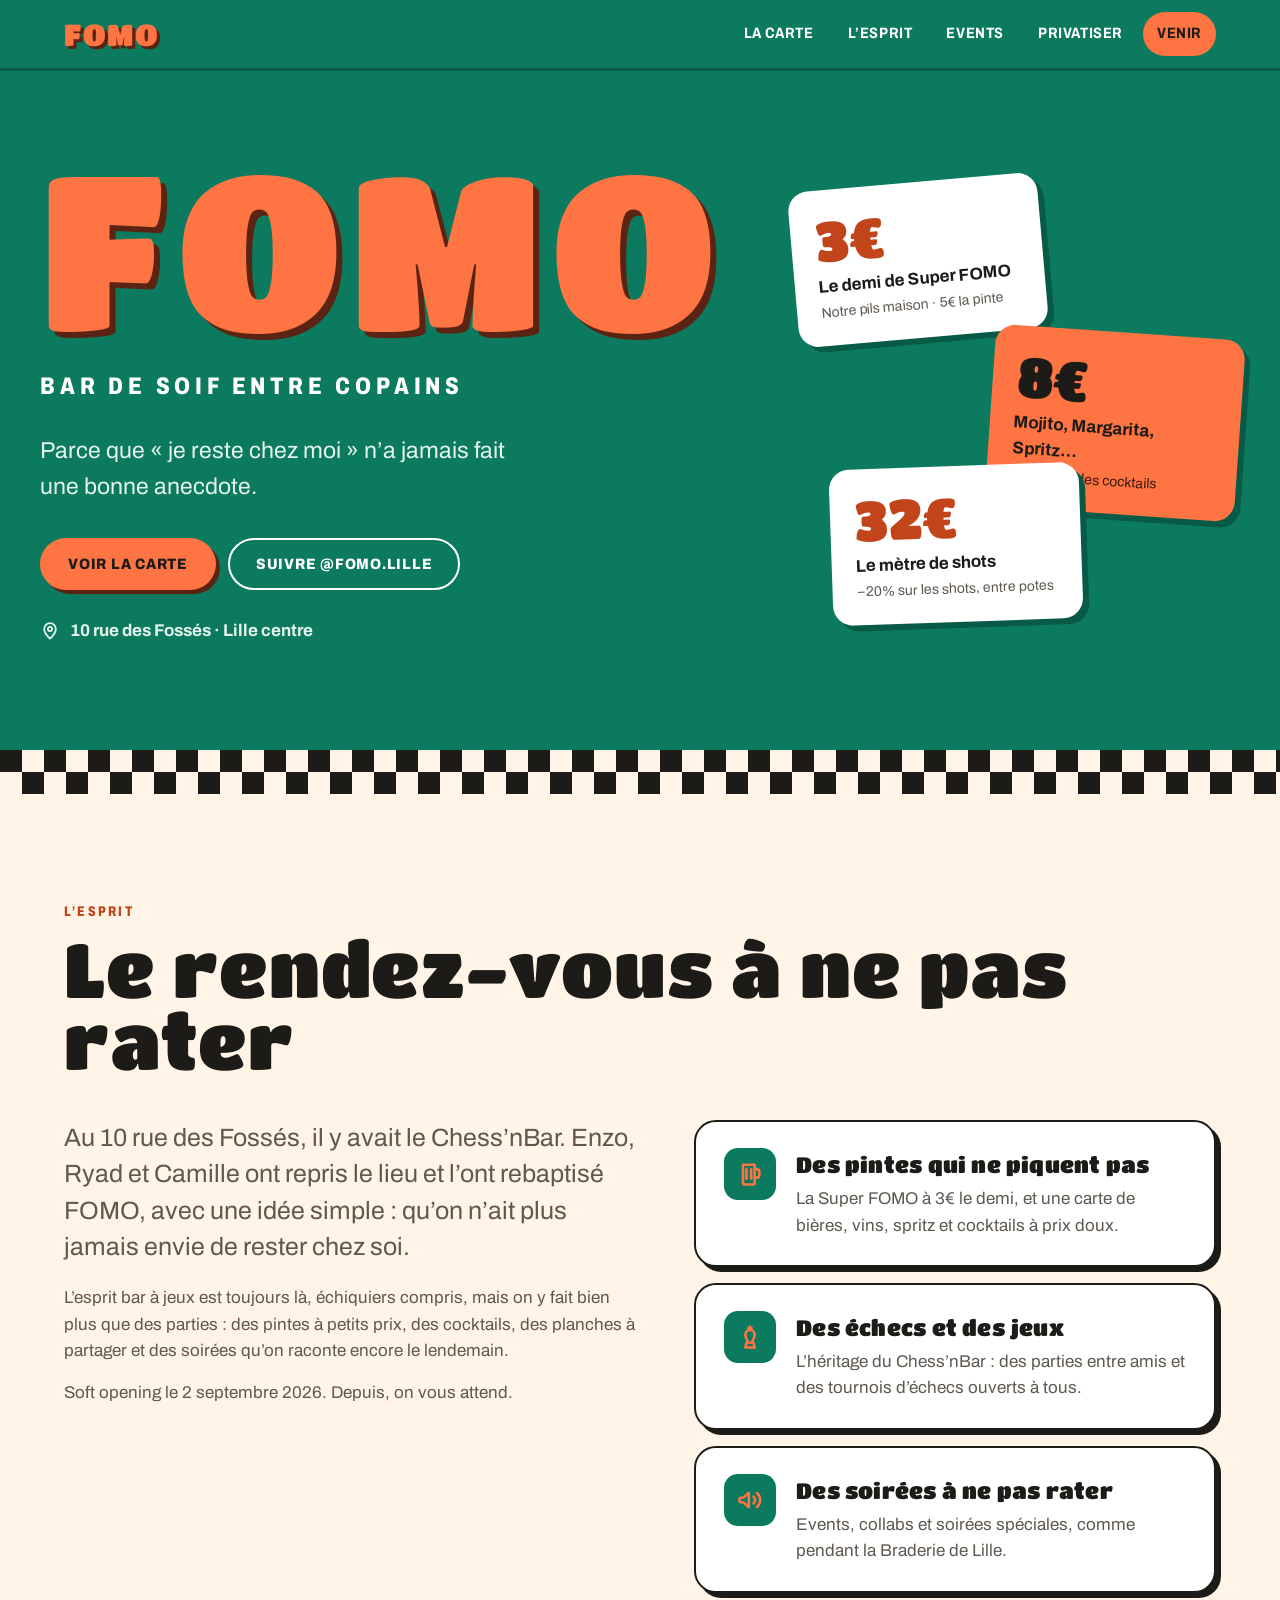
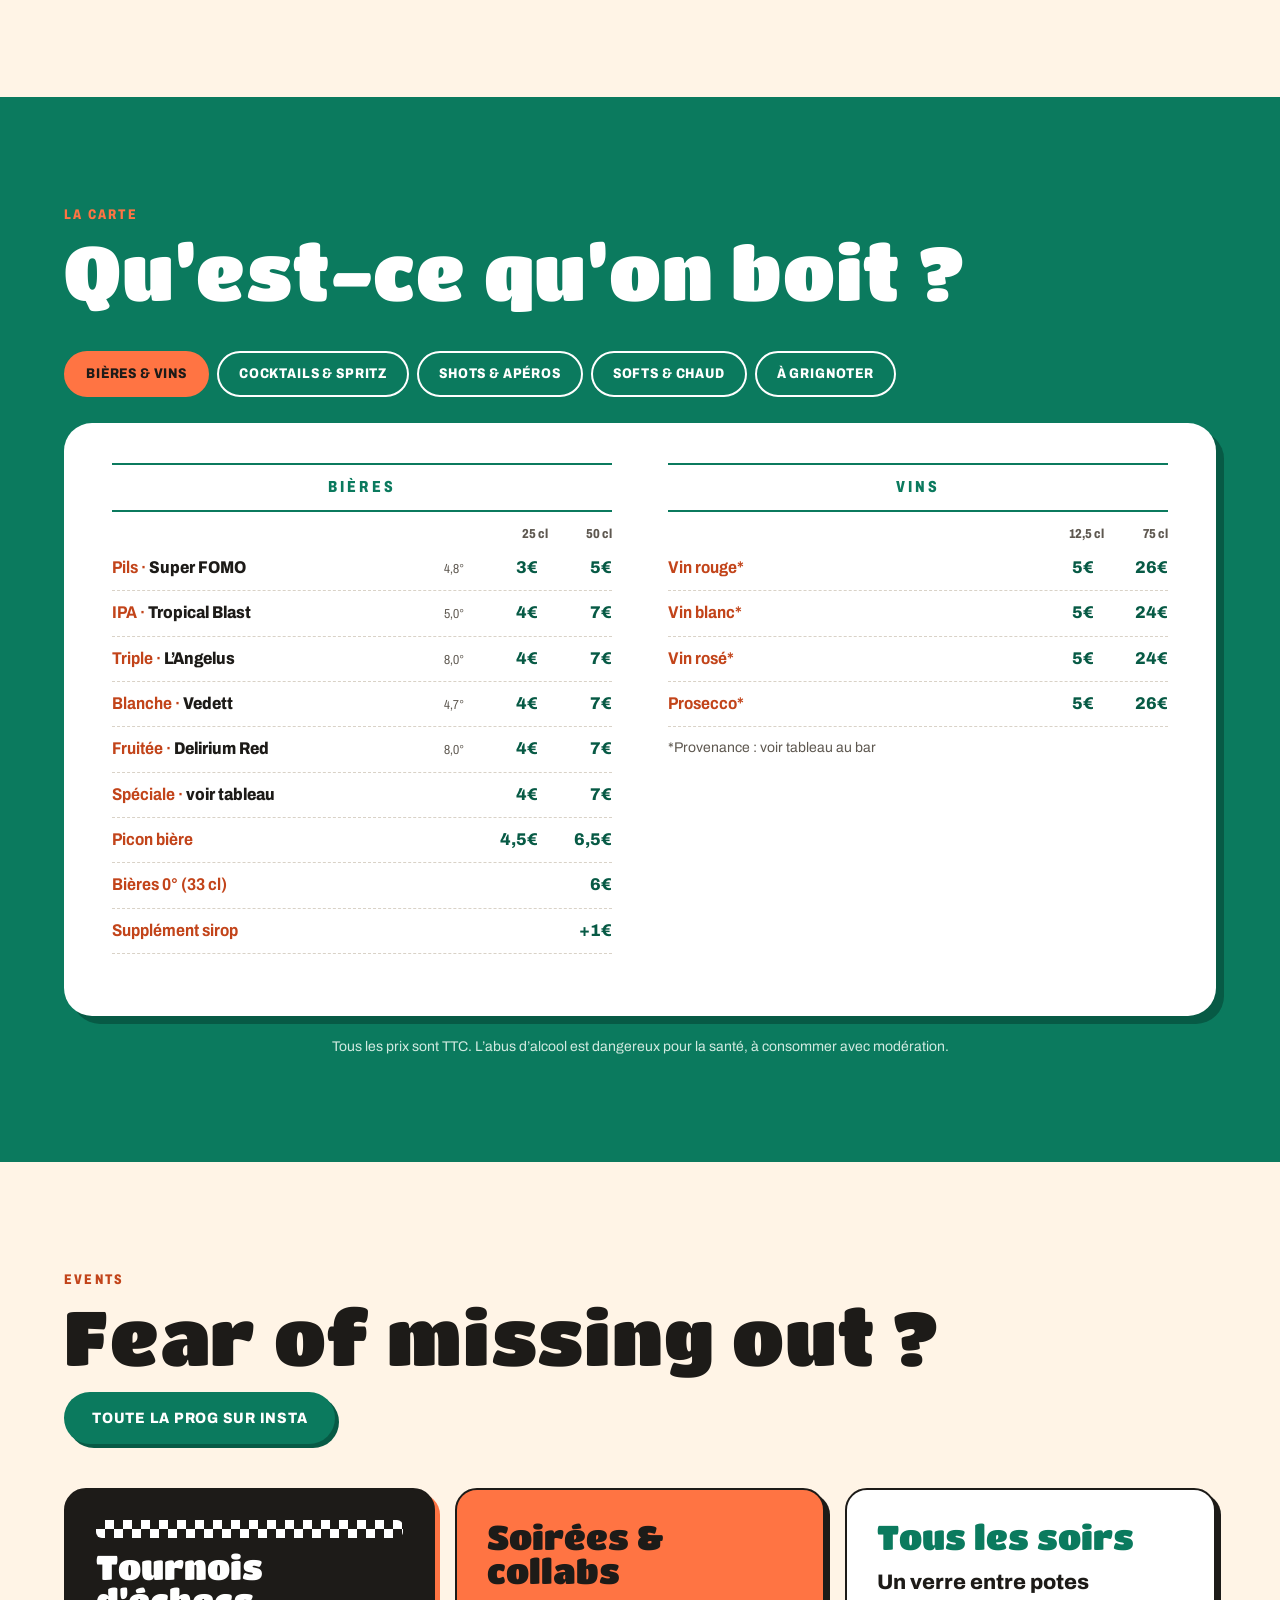
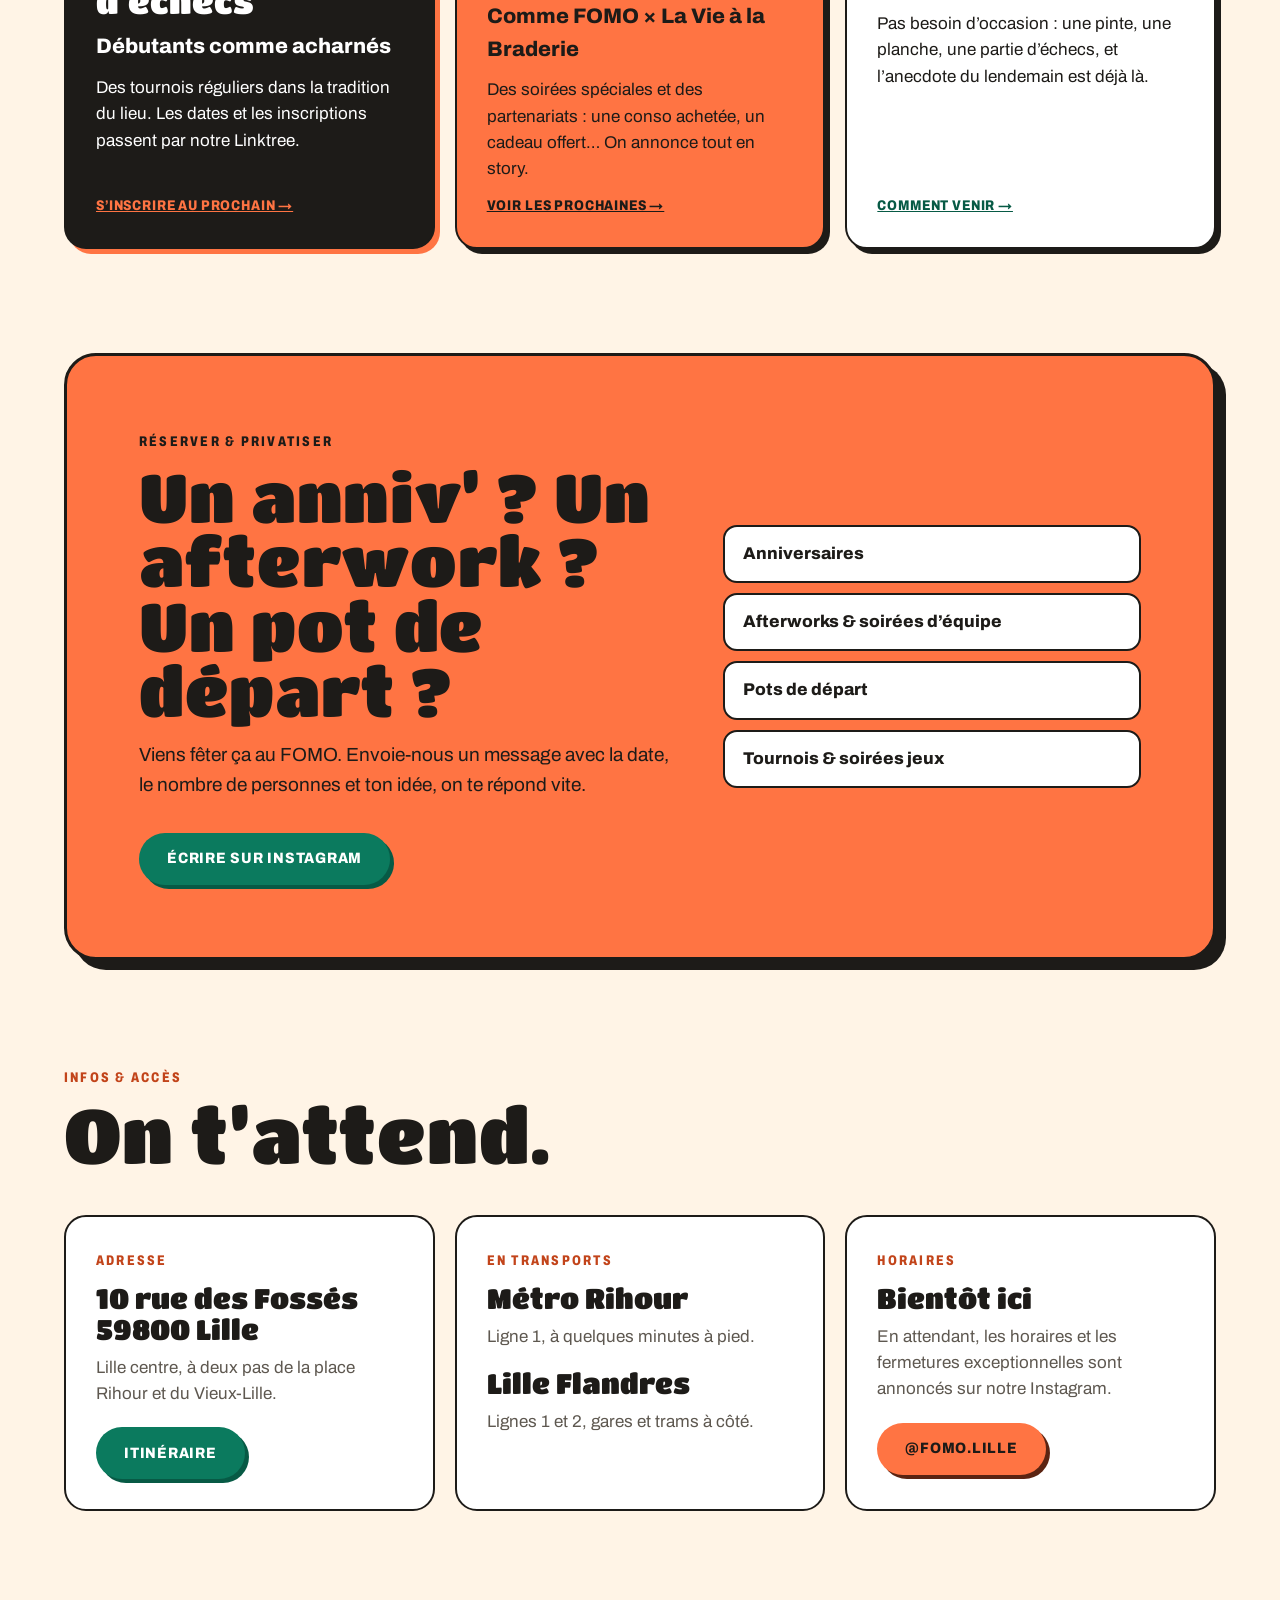
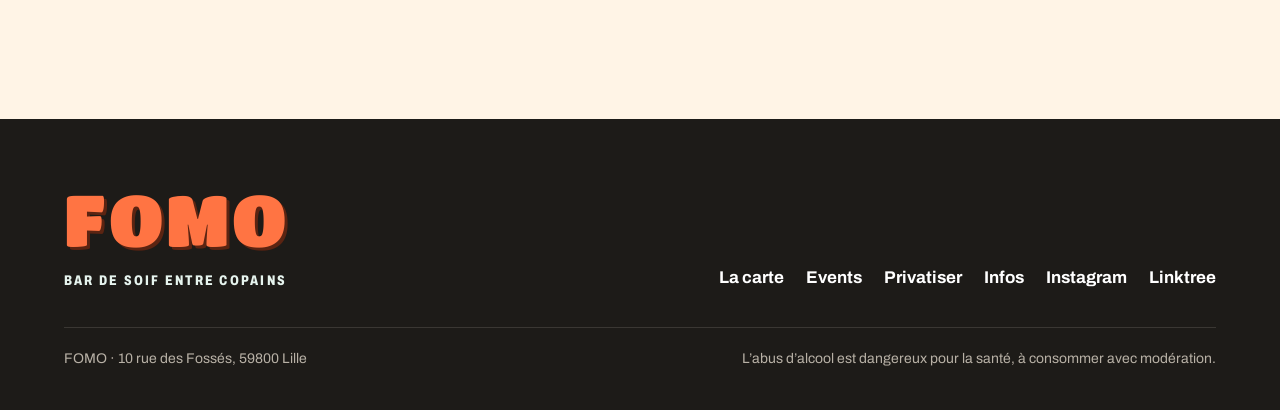
==== index.html @ 3f582408 "Site du FOMO" ====
<!DOCTYPE html>
<html lang="fr">
<head>
<meta charset="utf-8">
<meta name="viewport" content="width=device-width, initial-scale=1">
<title>FOMO — Bar de soif entre copains · Lille</title>
<meta name="description" content="FOMO, bar de soif entre copains au 10 rue des Fossés à Lille. Pintes, cocktails, spritz, planches, échecs et soirées.">
<link rel="preconnect" href="https://fonts.googleapis.com">
<link rel="preconnect" href="https://fonts.gstatic.com" crossorigin>
<link href="https://fonts.googleapis.com/css2?family=Titan+One&family=Archivo:wdth,wght@62..125,400..800&display=swap" rel="stylesheet">
<style>
  :root{
    --teal:#0B7A5E;
    --teal-deep:#075A45;
    --coral:#FF7443;
    --coral-ink:#C2441A;
    --shadow:#5B2412;
    --cream:#FFF4E6;
    --paper:#FFFFFF;
    --ink:#1D1B18;
    --muted:#5E5850;
    --radius:22px;
  }
  *{box-sizing:border-box}
  html{scroll-behavior:smooth}
  body{margin:0;background:var(--cream);color:var(--ink);font-family:Archivo,system-ui,sans-serif;font-size:17px;line-height:1.55;-webkit-font-smoothing:antialiased}
  a{color:inherit}
  img,svg{display:block}
  .wrap{max-width:1200px;margin:0 auto;padding:0 24px}
  .display{font-family:"Titan One",Archivo,sans-serif;font-weight:400;letter-spacing:.01em;line-height:.95}
  .label{font-family:Archivo,sans-serif;font-stretch:75%;font-weight:800;letter-spacing:.16em;text-transform:uppercase;font-size:14px}
  .wordmark{font-family:"Titan One",sans-serif;color:var(--coral);text-shadow:3px 3px 0 var(--shadow);letter-spacing:.04em;text-decoration:none}

  /* NAV */
  header{position:sticky;top:0;z-index:20;background:var(--teal);color:#fff;border-bottom:3px solid var(--teal-deep)}
  .nav{display:flex;align-items:center;justify-content:space-between;gap:16px;min-height:68px}
  .nav .wordmark{font-size:30px}
  .nav ul{display:flex;gap:6px;list-style:none;margin:0;padding:0;flex-wrap:wrap}
  .nav ul a{display:inline-flex;align-items:center;min-height:44px;padding:0 14px;border-radius:999px;text-decoration:none;font-weight:700;font-stretch:85%;font-size:15px;letter-spacing:.04em;text-transform:uppercase}
  .nav ul a:hover{background:var(--teal-deep)}
  .nav .cta{background:var(--coral);color:var(--ink)}
  .nav .cta:hover{background:#ff8a5f}
  .burger{display:none;min-height:44px;min-width:44px;border:2px solid #fff;background:transparent;color:#fff;border-radius:12px;font:inherit;font-weight:800;cursor:pointer}
  @media (max-width:820px){
    .burger{display:inline-flex;align-items:center;justify-content:center;padding:0 14px}
    .nav ul{display:none;position:absolute;left:0;right:0;top:100%;background:var(--teal);flex-direction:column;padding:12px 24px 20px;border-bottom:3px solid var(--teal-deep)}
    .nav ul.open{display:flex}
  }

  /* HERO */
  .hero{background:var(--teal);color:#fff;overflow:hidden}
  .hero-grid{display:grid;grid-template-columns:1.25fr 1fr;gap:40px;align-items:center;padding:72px 0 88px}
  .hero h1{margin:0;font-size:clamp(96px,17vw,220px);color:var(--coral);text-shadow:6px 6px 0 var(--shadow);letter-spacing:.04em}
  .hero .tag{margin:18px 0 0;font-size:clamp(18px,2vw,24px);font-stretch:80%;font-weight:800;letter-spacing:.2em;text-transform:uppercase}
  .hero .quote{margin:28px 0 0;font-size:clamp(19px,2vw,23px);max-width:30rem;color:#E6F4EE}
  .btns{display:flex;flex-wrap:wrap;gap:12px;margin-top:34px}
  .btn{display:inline-flex;align-items:center;gap:10px;min-height:52px;padding:0 26px;border-radius:999px;font-weight:800;font-stretch:90%;text-transform:uppercase;letter-spacing:.05em;font-size:15px;text-decoration:none;border:2px solid transparent;transition:transform .15s ease}
  .btn:hover{transform:translateY(-2px)}
  .btn-coral{background:var(--coral);color:var(--ink);box-shadow:4px 4px 0 var(--shadow)}
  .btn-line{border-color:#fff;color:#fff}
  .btn-teal{background:var(--teal);color:#fff;box-shadow:4px 4px 0 var(--teal-deep)}
  .addr{display:inline-flex;align-items:center;gap:10px;margin-top:28px;font-weight:700;color:#E6F4EE}

  .stickers{position:relative;min-height:440px}
  .sticker{position:absolute;background:var(--paper);color:var(--ink);border-radius:20px;padding:22px 24px;box-shadow:6px 6px 0 var(--teal-deep);width:250px}
  .sticker .price{font-family:"Titan One",sans-serif;font-size:56px;line-height:1;color:var(--coral-ink)}
  .sticker p{margin:6px 0 0;font-weight:700}
  .sticker small{display:block;color:var(--muted);font-size:14px;margin-top:2px}
  .s1{top:0;left:6%;transform:rotate(-5deg)}
  .s2{top:150px;right:0;transform:rotate(4deg);background:var(--coral)}
  .s2 .price{color:var(--ink)}
  .s2 small{color:#3a1a0d}
  .s3{bottom:0;left:14%;transform:rotate(-2deg)}
  @media (max-width:900px){
    .hero-grid{grid-template-columns:1fr;padding:48px 0 64px}
    .stickers{min-height:0;display:flex;flex-wrap:wrap;gap:18px}
    .sticker{position:static;transform:none!important;flex:1 1 220px}
  }

  /* CHECKER BAND */
  .checker{height:44px;background-color:var(--ink);background-image:conic-gradient(var(--cream) 25%,transparent 0 50%,var(--cream) 0 75%,transparent 0);background-size:44px 44px}

  /* SECTIONS */
  section{scroll-margin-top:72px}
  .sec{padding:104px 0}
  .sec-head{display:flex;flex-wrap:wrap;justify-content:space-between;align-items:flex-end;gap:20px;margin-bottom:44px}
  .sec-head h2{margin:8px 0 0;font-size:clamp(44px,6vw,76px)}
  .kicker{color:var(--coral-ink)}

  /* STORY */
  .story{display:grid;grid-template-columns:1.1fr 1fr;gap:56px;align-items:start}
  .story p.lead{font-size:clamp(20px,2.1vw,25px);line-height:1.45;margin:0 0 20px}
  .story p{margin:0 0 16px;color:var(--muted)}
  .pillars{display:grid;gap:16px}
  .pillar{background:var(--paper);border-radius:var(--radius);padding:26px 28px;display:flex;gap:20px;align-items:flex-start;border:2px solid var(--ink);box-shadow:5px 5px 0 var(--ink)}
  .pillar .ico{flex:0 0 52px;height:52px;border-radius:14px;background:var(--teal);display:flex;align-items:center;justify-content:center;color:var(--coral)}
  .pillar h3{margin:0 0 4px;font-size:22px;font-family:"Titan One",sans-serif;font-weight:400;letter-spacing:.01em}
  .pillar p{margin:0;color:var(--muted)}
  @media (max-width:900px){.story{grid-template-columns:1fr;gap:36px}}

  /* MENU */
  .menu-sec{background:var(--teal);color:#fff}
  .menu-sec .kicker{color:var(--coral)}
  .menu-sec h2{color:#fff}
  .tabs{display:flex;flex-wrap:wrap;gap:8px;margin-bottom:26px}
  .tab{min-height:46px;padding:0 20px;border-radius:999px;border:2px solid #fff;background:transparent;color:#fff;font:inherit;font-weight:800;font-stretch:85%;letter-spacing:.06em;text-transform:uppercase;font-size:14px;cursor:pointer}
  .tab:hover{background:var(--teal-deep)}
  .tab[aria-selected="true"]{background:var(--coral);border-color:var(--coral);color:var(--ink)}
  .board{background:var(--paper);color:var(--ink);border-radius:28px;padding:40px clamp(20px,4vw,48px);box-shadow:8px 8px 0 var(--teal-deep)}
  .panel{display:none}
  .panel.on{display:grid;grid-template-columns:repeat(2,minmax(0,1fr));gap:12px 56px}
  @media (max-width:760px){.panel.on{grid-template-columns:1fr}}
  .group{margin-bottom:22px;break-inside:avoid}
  .group h3{margin:0 0 6px;padding:10px 0;border-top:2px solid var(--teal);border-bottom:2px solid var(--teal);color:var(--teal);text-align:center;font-family:Archivo,sans-serif;font-stretch:75%;font-weight:800;letter-spacing:.2em;text-transform:uppercase;font-size:16px}
  .cols{display:flex;justify-content:flex-end;gap:0;font-weight:800;font-stretch:80%;font-size:13px;color:var(--muted);padding:6px 0 2px}
  .cols span{width:64px;text-align:right}
  .row{display:flex;align-items:baseline;gap:10px;padding:9px 0;border-bottom:1px dashed #D9D2C7}
  .row .name{flex:1;font-weight:700;color:var(--coral-ink);font-stretch:88%}
  .row .name b{color:var(--ink);font-weight:800}
  .row .vol{font-size:13px;color:var(--muted);font-stretch:80%;white-space:nowrap}
  .row .p{width:64px;text-align:right;font-weight:800;color:var(--teal-deep);white-space:nowrap}
  .note{margin:24px 0 0;padding:18px 20px;border-radius:16px;background:var(--cream);color:var(--teal-deep);font-weight:800;font-stretch:85%;text-transform:uppercase;letter-spacing:.06em;text-align:center}
  .legal{margin:20px 0 0;font-size:14px;color:#D2EAE1;text-align:center}

  /* EVENTS */
  .events{display:grid;grid-template-columns:repeat(3,minmax(0,1fr));gap:20px}
  @media (max-width:900px){.events{grid-template-columns:1fr}}
  .ev{border-radius:var(--radius);padding:30px;display:flex;flex-direction:column;gap:12px;border:2px solid var(--ink);box-shadow:5px 5px 0 var(--ink);background:var(--paper)}
  .ev.dark{background:var(--ink);color:#fff;box-shadow:5px 5px 0 var(--coral)}
  .ev.coral{background:var(--coral)}
  .ev .when{font-family:"Titan One",sans-serif;font-size:34px;line-height:1}
  .ev h3{margin:0;font-size:21px;font-weight:800}
  .ev p{margin:0}
  .ev a.more{margin-top:auto;font-weight:800;text-transform:uppercase;letter-spacing:.06em;font-size:14px;font-stretch:85%}
  .mini-check{height:18px;border-radius:6px;background-color:var(--ink);background-image:conic-gradient(#fff 25%,transparent 0 50%,#fff 0 75%,transparent 0);background-size:18px 18px}

  /* PRIVATE */
  .private{background:var(--coral);border-radius:32px;padding:clamp(32px,6vw,72px);display:grid;grid-template-columns:1.3fr 1fr;gap:40px;align-items:center;border:3px solid var(--ink);box-shadow:10px 10px 0 var(--ink)}
  .private h2{margin:0;font-size:clamp(40px,5.5vw,68px);color:var(--ink)}
  .private p{margin:18px 0 0;font-size:19px;max-width:34rem}
  .private ul{list-style:none;margin:0;padding:0;display:grid;gap:10px}
  .private li{background:var(--paper);border-radius:14px;padding:14px 18px;font-weight:800;border:2px solid var(--ink)}
  @media (max-width:900px){.private{grid-template-columns:1fr}}

  /* INFOS */
  .infos{display:grid;grid-template-columns:repeat(3,minmax(0,1fr));gap:20px}
  @media (max-width:900px){.infos{grid-template-columns:1fr}}
  .info{background:var(--paper);border-radius:var(--radius);padding:30px;border:2px solid var(--ink)}
  .info h3{margin:0 0 12px}
  .info p{margin:0 0 8px}
  .info .big{font-family:"Titan One",sans-serif;font-size:28px;line-height:1.1;margin-bottom:10px}

  /* FOOTER */
  footer{background:var(--ink);color:#fff;padding:64px 0 40px;margin-top:104px}
  .foot{display:flex;flex-wrap:wrap;justify-content:space-between;gap:32px;align-items:flex-end}
  .foot .wordmark{font-size:72px;line-height:1}
  .foot nav{display:flex;flex-wrap:wrap;gap:8px 22px}
  .foot nav a{text-decoration:none;font-weight:700}
  .foot nav a:hover{text-decoration:underline}
  .fine{margin-top:36px;padding-top:20px;border-top:1px solid #3a3733;color:#B8B1A6;font-size:14px;display:flex;flex-wrap:wrap;justify-content:space-between;gap:12px}

  :focus-visible{outline:3px solid var(--coral);outline-offset:3px}
  @media (prefers-reduced-motion:reduce){html{scroll-behavior:auto}.btn{transition:none}}
</style>
</head>
<body>

<header>
  <div class="wrap nav">
    <a href="#top" class="wordmark" aria-label="FOMO, retour en haut">FOMO</a>
    <button class="burger" type="button" aria-expanded="false" aria-controls="menu-nav" id="burger">Menu</button>
    <ul id="menu-nav">
      <li><a href="#carte">La carte</a></li>
      <li><a href="#esprit">L’esprit</a></li>
      <li><a href="#events">Events</a></li>
      <li><a href="#privatiser">Privatiser</a></li>
      <li><a href="#infos" class="cta">Venir</a></li>
    </ul>
  </div>
</header>

<main id="top">
  <!-- HERO -->
  <section class="hero" aria-labelledby="hero-title">
    <div class="wrap hero-grid">
      <div>
        <h1 id="hero-title" class="display">FOMO</h1>
        <p class="tag">Bar de soif entre copains</p>
        <p class="quote">Parce que « je reste chez moi » n’a jamais fait une bonne anecdote.</p>
        <div class="btns">
          <a class="btn btn-coral" href="#carte">Voir la carte</a>
          <a class="btn btn-line" href="https://www.instagram.com/fomo.lille/">Suivre @fomo.lille</a>
        </div>
        <p class="addr">
          <svg width="20" height="20" viewBox="0 0 24 24" fill="none" stroke="currentColor" stroke-width="2.2" stroke-linecap="round" stroke-linejoin="round" aria-hidden="true"><path d="M12 21s-7-6.2-7-11.5A7 7 0 0 1 19 9.5C19 14.8 12 21 12 21z"/><circle cx="12" cy="9.5" r="2.5"/></svg>
          10 rue des Fossés · Lille centre
        </p>
      </div>
      <div class="stickers" aria-label="Quelques prix de la carte">
        <div class="sticker s1"><div class="price">3€</div><p>Le demi de Super FOMO</p><small>Notre pils maison · 5€ la pinte</small></div>
        <div class="sticker s2"><div class="price">8€</div><p>Mojito, Margarita, Spritz…</p><small>La plupart des cocktails</small></div>
        <div class="sticker s3"><div class="price">32€</div><p>Le mètre de shots</p><small>−20% sur les shots, entre potes</small></div>
      </div>
    </div>
  </section>

  <div class="checker" aria-hidden="true"></div>

  <!-- ESPRIT -->
  <section id="esprit" class="sec" aria-labelledby="esprit-title">
    <div class="wrap">
      <div class="sec-head">
        <div>
          <span class="label kicker">L’esprit</span>
          <h2 id="esprit-title" class="display">Le rendez-vous à ne pas rater</h2>
        </div>
      </div>
      <div class="story">
        <div>
          <p class="lead">Au 10 rue des Fossés, il y avait le Chess’nBar. Enzo, Ryad et Camille ont repris le lieu et l’ont rebaptisé FOMO, avec une idée simple : qu’on n’ait plus jamais envie de rester chez soi.</p>
          <p>L’esprit bar à jeux est toujours là, échiquiers compris, mais on y fait bien plus que des parties : des pintes à petits prix, des cocktails, des planches à partager et des soirées qu’on raconte encore le lendemain.</p>
          <p>Soft opening le 2 septembre 2026. Depuis, on vous attend.</p>
        </div>
        <div class="pillars">
          <div class="pillar">
            <div class="ico" aria-hidden="true"><svg width="28" height="28" viewBox="0 0 24 24" fill="none" stroke="currentColor" stroke-width="2.2" stroke-linecap="round" stroke-linejoin="round"><path d="M6 4h10v15a2 2 0 0 1-2 2H8a2 2 0 0 1-2-2z"/><path d="M16 8h2a2 2 0 0 1 2 2v3a2 2 0 0 1-2 2h-2"/><path d="M9 8v8M13 8v8"/></svg></div>
            <div><h3>Des pintes qui ne piquent pas</h3><p>La Super FOMO à 3€ le demi, et une carte de bières, vins, spritz et cocktails à prix doux.</p></div>
          </div>
          <div class="pillar">
            <div class="ico" aria-hidden="true"><svg width="28" height="28" viewBox="0 0 24 24" fill="none" stroke="currentColor" stroke-width="2.2" stroke-linecap="round" stroke-linejoin="round"><path d="M8 21h8M9 17h6l1 4H8z"/><path d="M10 17c0-3-2-4-2-7a4 4 0 0 1 8 0c0 3-2 4-2 7"/><path d="M12 3v3M10.5 4.5h3"/></svg></div>
            <div><h3>Des échecs et des jeux</h3><p>L’héritage du Chess’nBar : des parties entre amis et des tournois d’échecs ouverts à tous.</p></div>
          </div>
          <div class="pillar">
            <div class="ico" aria-hidden="true"><svg width="28" height="28" viewBox="0 0 24 24" fill="none" stroke="currentColor" stroke-width="2.2" stroke-linecap="round" stroke-linejoin="round"><path d="M3 11v2a1 1 0 0 0 1 1h2l5 4V6L6 10H4a1 1 0 0 0-1 1z"/><path d="M15 9a4 4 0 0 1 0 6M18 6a8 8 0 0 1 0 12"/></svg></div>
            <div><h3>Des soirées à ne pas rater</h3><p>Events, collabs et soirées spéciales, comme pendant la Braderie de Lille.</p></div>
          </div>
        </div>
      </div>
    </div>
  </section>

  <!-- CARTE -->
  <section id="carte" class="sec menu-sec" aria-labelledby="carte-title">
    <div class="wrap">
      <div class="sec-head">
        <div>
          <span class="label kicker">La carte</span>
          <h2 id="carte-title" class="display">Qu’est-ce qu’on boit ?</h2>
        </div>
      </div>

      <div class="tabs" role="tablist" aria-label="Rubriques de la carte">
        <button class="tab" role="tab" id="t-bieres" aria-controls="p-bieres" aria-selected="true">Bières &amp; vins</button>
        <button class="tab" role="tab" id="t-cocktails" aria-controls="p-cocktails" aria-selected="false" tabindex="-1">Cocktails &amp; spritz</button>
        <button class="tab" role="tab" id="t-shots" aria-controls="p-shots" aria-selected="false" tabindex="-1">Shots &amp; apéros</button>
        <button class="tab" role="tab" id="t-softs" aria-controls="p-softs" aria-selected="false" tabindex="-1">Softs &amp; chaud</button>
        <button class="tab" role="tab" id="t-food" aria-controls="p-food" aria-selected="false" tabindex="-1">À grignoter</button>
      </div>

      <div class="board">
        <!-- BIERES & VINS -->
        <div class="panel on" role="tabpanel" id="p-bieres" aria-labelledby="t-bieres">
          <div class="group">
            <h3>Bières</h3>
            <div class="cols"><span>25 cl</span><span>50 cl</span></div>
            <div class="row"><span class="name">Pils · <b>Super FOMO</b></span><span class="vol">4,8°</span><span class="p">3€</span><span class="p">5€</span></div>
            <div class="row"><span class="name">IPA · <b>Tropical Blast</b></span><span class="vol">5,0°</span><span class="p">4€</span><span class="p">7€</span></div>
            <div class="row"><span class="name">Triple · <b>L’Angelus</b></span><span class="vol">8,0°</span><span class="p">4€</span><span class="p">7€</span></div>
            <div class="row"><span class="name">Blanche · <b>Vedett</b></span><span class="vol">4,7°</span><span class="p">4€</span><span class="p">7€</span></div>
            <div class="row"><span class="name">Fruitée · <b>Delirium Red</b></span><span class="vol">8,0°</span><span class="p">4€</span><span class="p">7€</span></div>
            <div class="row"><span class="name">Spéciale · <b>voir tableau</b></span><span class="vol"></span><span class="p">4€</span><span class="p">7€</span></div>
            <div class="row"><span class="name">Picon bière</span><span class="vol"></span><span class="p">4,5€</span><span class="p">6,5€</span></div>
            <div class="row"><span class="name">Bières 0° (33 cl)</span><span class="vol"></span><span class="p">6€</span></div>
            <div class="row"><span class="name">Supplément sirop</span><span class="vol"></span><span class="p">+1€</span></div>
          </div>
          <div class="group">
            <h3>Vins</h3>
            <div class="cols"><span>12,5 cl</span><span>75 cl</span></div>
            <div class="row"><span class="name">Vin rouge*</span><span class="p">5€</span><span class="p">26€</span></div>
            <div class="row"><span class="name">Vin blanc*</span><span class="p">5€</span><span class="p">24€</span></div>
            <div class="row"><span class="name">Vin rosé*</span><span class="p">5€</span><span class="p">24€</span></div>
            <div class="row"><span class="name">Prosecco*</span><span class="p">5€</span><span class="p">26€</span></div>
            <p style="margin:10px 0 0;font-size:14px;color:var(--muted)">*Provenance : voir tableau au bar</p>
          </div>
        </div>

        <!-- COCKTAILS -->
        <div class="panel" role="tabpanel" id="p-cocktails" aria-labelledby="t-cocktails">
          <div class="group">
            <h3>Cocktails</h3>
            <div class="row"><span class="name"><b>Maison ! (voir tableau)</b></span><span class="p">—</span></div>
            <div class="row"><span class="name">Mojito</span><span class="vol">15 cl</span><span class="p">8€</span></div>
            <div class="row"><span class="name">Margarita</span><span class="vol">9 cl</span><span class="p">8€</span></div>
            <div class="row"><span class="name">Moscow Mule</span><span class="vol">18 cl</span><span class="p">8€</span></div>
            <div class="row"><span class="name">Mexican / London / Jamaican Mule</span><span class="vol">18 cl</span><span class="p">8€</span></div>
            <div class="row"><span class="name">Daïquiri</span><span class="vol">10 cl</span><span class="p">8€</span></div>
            <div class="row"><span class="name">Sex on the beach</span><span class="vol">15 cl</span><span class="p">8€</span></div>
            <div class="row"><span class="name">Tequila sunrise</span><span class="vol">15 cl</span><span class="p">8€</span></div>
            <div class="row"><span class="name">Cuba libre</span><span class="vol">18 cl</span><span class="p">8€</span></div>
            <div class="row"><span class="name">Mai Tai</span><span class="vol">12 cl</span><span class="p">8€</span></div>
            <div class="row"><span class="name">Negroni</span><span class="vol">9 cl</span><span class="p">9€</span></div>
            <div class="row"><span class="name">Pornstar Martini</span><span class="vol">15 cl</span><span class="p">9€</span></div>
            <div class="row"><span class="name">Long Island</span><span class="vol">20 cl</span><span class="p">10€</span></div>
            <div class="row"><span class="name">Espresso Martini</span><span class="vol">15 cl</span><span class="p">10€</span></div>
            <div class="row"><span class="name">Ti’ Punch</span><span class="vol">6 cl</span><span class="p">6,5€</span></div>
          </div>
          <div>
            <div class="group">
              <h3>Spritz</h3>
              <div class="row"><span class="name">Aperol Spritz</span><span class="vol">20 cl</span><span class="p">8€</span></div>
              <div class="row"><span class="name">Hugo Spritz</span><span class="vol">20 cl</span><span class="p">8€</span></div>
              <div class="row"><span class="name">Campari Spritz</span><span class="vol">20 cl</span><span class="p">8€</span></div>
              <div class="row"><span class="name">Limoncello Spritz</span><span class="vol">20 cl</span><span class="p">9€</span></div>
            </div>
            <div class="group">
              <h3>Mocktails</h3>
              <div class="row"><span class="name">Martini Floréale</span><span class="p">7€</span></div>
              <div class="row"><span class="name">Gin Tonic 0°</span><span class="p">7€</span></div>
              <div class="row"><span class="name">Spritz 0°</span><span class="p">7€</span></div>
              <div class="row"><span class="name">Virgin Mojito</span><span class="p">7€</span></div>
              <div class="row"><span class="name">Mocktail maison</span><span class="p">7€</span></div>
            </div>
          </div>
          <p class="note" style="grid-column:1/-1">Pour un cocktail personnalisé, ou si tu ne vois pas ta boisson préférée, demande les créas du barman !</p>
        </div>

        <!-- SHOTS -->
        <div class="panel" role="tabpanel" id="p-shots" aria-labelledby="t-shots">
          <div class="group">
            <h3>Shots</h3>
            <div class="row"><span class="name">Simple</span><span class="p">3,5€</span></div>
            <div class="row"><span class="name">Préparé</span><span class="p">4€</span></div>
            <div class="row"><span class="name">Sopilca</span><span class="p">4€</span></div>
            <div class="row"><span class="name">Absinthe</span><span class="p">6€</span></div>
            <div class="row"><span class="name">Chartreuse</span><span class="p">6€</span></div>
            <div class="row"><span class="name"><b>Mètre de shots (−20 %)</b></span><span class="p">32€</span></div>
          </div>
          <div class="group">
            <h3>Autres</h3>
            <div class="row"><span class="name">Ricard</span><span class="vol">2 cl</span><span class="p">3,5€</span></div>
            <div class="row"><span class="name">Tomate / Perroquet / Mauresque</span><span class="vol">2 cl</span><span class="p">4€</span></div>
            <div class="row"><span class="name">Jäger Bomb</span><span class="vol">4 cl</span><span class="p">7€</span></div>
            <div class="row"><span class="name">Get 27</span><span class="vol">4 cl</span><span class="p">4€</span></div>
          </div>
        </div>

        <!-- SOFTS -->
        <div class="panel" role="tabpanel" id="p-softs" aria-labelledby="t-softs">
          <div class="group">
            <h3>Softs &amp; jus</h3>
            <div class="row"><span class="name">Pepsi · Pepsi Max · Seven Up</span><span class="vol">33 cl</span><span class="p">3,5€</span></div>
            <div class="row"><span class="name">Orangina</span><span class="vol">33 cl</span><span class="p">3,5€</span></div>
            <div class="row"><span class="name">Schweppes Agrume</span><span class="vol">33 cl</span><span class="p">3,5€</span></div>
            <div class="row"><span class="name">Ice Tea pêche</span><span class="vol">33 cl</span><span class="p">3,5€</span></div>
            <div class="row"><span class="name">Tonic La French · Ginger Beer La French</span><span class="vol">33 cl</span><span class="p">3,5€</span></div>
            <div class="row"><span class="name">Perrier</span><span class="vol">33 cl</span><span class="p">3,5€</span></div>
            <div class="row"><span class="name">Jus pomme / orange / abricot / tomate / multifruits</span><span class="vol">33 cl</span><span class="p">4€</span></div>
            <div class="row"><span class="name">Red Bull</span><span class="vol">33 cl</span><span class="p">4,5€</span></div>
            <div class="row"><span class="name">Infusion glacée Hibiscus La French</span><span class="vol">33 cl</span><span class="p">4,5€</span></div>
            <div class="row"><span class="name">Diabolo</span><span class="vol">33 cl</span><span class="p">3,5€</span></div>
            <div class="row"><span class="name">Sirop à l’eau</span><span class="vol">33 cl</span><span class="p">3€</span></div>
            <div class="row"><span class="name">Eau plate</span><span class="vol">50 cl</span><span class="p">2,5€</span></div>
          </div>
          <div class="group">
            <h3>Boissons chaudes</h3>
            <div class="row"><span class="name">Espresso</span><span class="p">2€</span></div>
            <div class="row"><span class="name">Allongé</span><span class="p">2,5€</span></div>
            <div class="row"><span class="name">Latte / Cappuccino</span><span class="p">3,5€</span></div>
            <div class="row"><span class="name">Thé</span><span class="p">3,5€</span></div>
          </div>
        </div>

        <!-- FOOD -->
        <div class="panel" role="tabpanel" id="p-food" aria-labelledby="t-food">
          <div>
            <div class="group">
              <h3>Saucissons</h3>
              <div class="row"><span class="name">Saucisson aux herbes</span><span class="p">7€</span></div>
              <div class="row"><span class="name">Saucisson fumé</span><span class="p">7€</span></div>
              <div class="row"><span class="name">Saucisson provençal</span><span class="p">7€</span></div>
              <div class="row"><span class="name">Saucisson poivre</span><span class="p">7€</span></div>
              <div class="row"><span class="name">Fuet catalan classique</span><span class="p">7€</span></div>
            </div>
            <div class="group">
              <h3>Tartinables</h3>
              <div class="row"><span class="name">Délice de tomates séchées</span><span class="p">6€</span></div>
              <div class="row"><span class="name">Délice d’olives noires</span><span class="p">6€</span></div>
              <div class="row"><span class="name">Caviar d’aubergines</span><span class="p">6€</span></div>
              <div class="row"><span class="name">Houmous citronné</span><span class="p">6€</span></div>
              <div class="row"><span class="name">Terrine de campagne au piment d’Espelette</span><span class="p">6,5€</span></div>
              <div class="row"><span class="name"><b>Toasts</b></span><span class="p">Offerts</span></div>
            </div>
          </div>
          <div>
            <div class="group">
              <h3>Fromages</h3>
              <div class="row"><span class="name">½ Cheddar affiné 18 mois</span><span class="p">6€</span></div>
              <div class="row"><span class="name">½ Cheddar aux herbes</span><span class="p">6€</span></div>
            </div>
            <div class="group">
              <h3>Combos</h3>
              <div class="row"><span class="name">Saucisson + tartinable végé <b>ou</b> fromage</span><span class="p">11€</span></div>
              <div class="row"><span class="name">Tartinable végé + fromage</span><span class="p">11€</span></div>
              <div class="row"><span class="name">Saucisson + tartinable végé + cheddar</span><span class="p">17€</span></div>
              <div class="row"><span class="name">Supplément tartinable viande</span><span class="p">+0,5€</span></div>
            </div>
          </div>
        </div>
      </div>
      <p class="legal">Tous les prix sont TTC. L’abus d’alcool est dangereux pour la santé, à consommer avec modération.</p>
    </div>
  </section>

  <!-- EVENTS -->
  <section id="events" class="sec" aria-labelledby="events-title">
    <div class="wrap">
      <div class="sec-head">
        <div>
          <span class="label kicker">Events</span>
          <h2 id="events-title" class="display">Fear of missing out ?</h2>
        </div>
        <a class="btn btn-teal" href="https://www.instagram.com/fomo.lille/">Toute la prog sur Insta</a>
      </div>
      <div class="events">
        <article class="ev dark">
          <div class="mini-check" aria-hidden="true"></div>
          <span class="when">Tournois d’échecs</span>
          <h3>Débutants comme acharnés</h3>
          <p>Des tournois réguliers dans la tradition du lieu. Les dates et les inscriptions passent par notre Linktree.</p>
          <a class="more" href="https://linktr.ee/fomo.lille" style="color:var(--coral)">S’inscrire au prochain →</a>
        </article>
        <article class="ev coral">
          <span class="when">Soirées &amp; collabs</span>
          <h3>Comme FOMO × La Vie à la Braderie</h3>
          <p>Des soirées spéciales et des partenariats : une conso achetée, un cadeau offert… On annonce tout en story.</p>
          <a class="more" href="https://www.instagram.com/fomo.lille/">Voir les prochaines →</a>
        </article>
        <article class="ev">
          <span class="when" style="color:var(--teal)">Tous les soirs</span>
          <h3>Un verre entre potes</h3>
          <p>Pas besoin d’occasion : une pinte, une planche, une partie d’échecs, et l’anecdote du lendemain est déjà là.</p>
          <a class="more" href="#infos" style="color:var(--teal-deep)">Comment venir →</a>
        </article>
      </div>
    </div>
  </section>

  <!-- PRIVATISER -->
  <section id="privatiser" aria-labelledby="priv-title">
    <div class="wrap">
      <div class="private">
        <div>
          <span class="label">Réserver &amp; privatiser</span>
          <h2 id="priv-title" class="display" style="margin-top:10px">Un anniv’ ? Un afterwork ? Un pot de départ ?</h2>
          <p>Viens fêter ça au FOMO. Envoie-nous un message avec la date, le nombre de personnes et ton idée, on te répond vite.</p>
          <div class="btns">
            <a class="btn btn-teal" href="https://ig.me/m/fomo.lille">Écrire sur Instagram</a>
          </div>
        </div>
        <ul aria-label="Idées d’occasions">
          <li>Anniversaires</li>
          <li>Afterworks &amp; soirées d’équipe</li>
          <li>Pots de départ</li>
          <li>Tournois &amp; soirées jeux</li>
        </ul>
      </div>
    </div>
  </section>

  <!-- INFOS -->
  <section id="infos" class="sec" aria-labelledby="infos-title">
    <div class="wrap">
      <div class="sec-head">
        <div>
          <span class="label kicker">Infos &amp; accès</span>
          <h2 id="infos-title" class="display">On t’attend.</h2>
        </div>
      </div>
      <div class="infos">
        <div class="info">
          <span class="label kicker">Adresse</span>
          <p class="big" style="margin-top:10px">10 rue des Fossés<br>59800 Lille</p>
          <p style="color:var(--muted)">Lille centre, à deux pas de la place Rihour et du Vieux-Lille.</p>
          <a class="btn btn-teal" style="margin-top:12px" href="https://www.google.com/maps/search/?api=1&amp;query=FOMO%2010%20rue%20des%20Foss%C3%A9s%2059800%20Lille">Itinéraire</a>
        </div>
        <div class="info">
          <span class="label kicker">En transports</span>
          <p class="big" style="margin-top:10px">Métro Rihour</p>
          <p style="color:var(--muted)">Ligne 1, à quelques minutes à pied.</p>
          <p class="big" style="margin-top:18px">Lille Flandres</p>
          <p style="color:var(--muted)">Lignes 1 et 2, gares et trams à côté.</p>
        </div>
        <div class="info">
          <span class="label kicker">Horaires</span>
          <p class="big" style="margin-top:10px">Bientôt ici</p>
          <p style="color:var(--muted)">En attendant, les horaires et les fermetures exceptionnelles sont annoncés sur notre Instagram.</p>
          <a class="btn btn-coral" style="margin-top:12px" href="https://www.instagram.com/fomo.lille/">@fomo.lille</a>
        </div>
      </div>
    </div>
  </section>
</main>

<footer>
  <div class="wrap">
    <div class="foot">
      <div>
        <a href="#top" class="wordmark" style="font-size:72px">FOMO</a>
        <p class="label" style="margin:14px 0 0;color:#E6F4EE">Bar de soif entre copains</p>
      </div>
      <nav aria-label="Liens du pied de page">
        <a href="#carte">La carte</a>
        <a href="#events">Events</a>
        <a href="#privatiser">Privatiser</a>
        <a href="#infos">Infos</a>
        <a href="https://www.instagram.com/fomo.lille/">Instagram</a>
        <a href="https://linktr.ee/fomo.lille">Linktree</a>
      </nav>
    </div>
    <div class="fine">
      <span>FOMO · 10 rue des Fossés, 59800 Lille</span>
      <span>L’abus d’alcool est dangereux pour la santé, à consommer avec modération.</span>
    </div>
  </div>
</footer>

<script>
  (function(){
    var tabs = Array.prototype.slice.call(document.querySelectorAll('.tab'));
    function select(tab, focus){
      tabs.forEach(function(t){
        var on = t === tab;
        t.setAttribute('aria-selected', on ? 'true' : 'false');
        t.tabIndex = on ? 0 : -1;
        document.getElementById(t.getAttribute('aria-controls')).classList.toggle('on', on);
      });
      if (focus) tab.focus();
    }
    tabs.forEach(function(t, i){
      t.addEventListener('click', function(){ select(t); });
      t.addEventListener('keydown', function(e){
        if (e.key === 'ArrowRight') { e.preventDefault(); select(tabs[(i+1)%tabs.length], true); }
        if (e.key === 'ArrowLeft') { e.preventDefault(); select(tabs[(i-1+tabs.length)%tabs.length], true); }
      });
    });

    var burger = document.getElementById('burger');
    var list = document.getElementById('menu-nav');
    burger.addEventListener('click', function(){
      var open = list.classList.toggle('open');
      burger.setAttribute('aria-expanded', open ? 'true' : 'false');
    });
    list.addEventListener('click', function(e){
      if (e.target.tagName === 'A') { list.classList.remove('open'); burger.setAttribute('aria-expanded','false'); }
    });
  })();
</script>
</body>
</html>
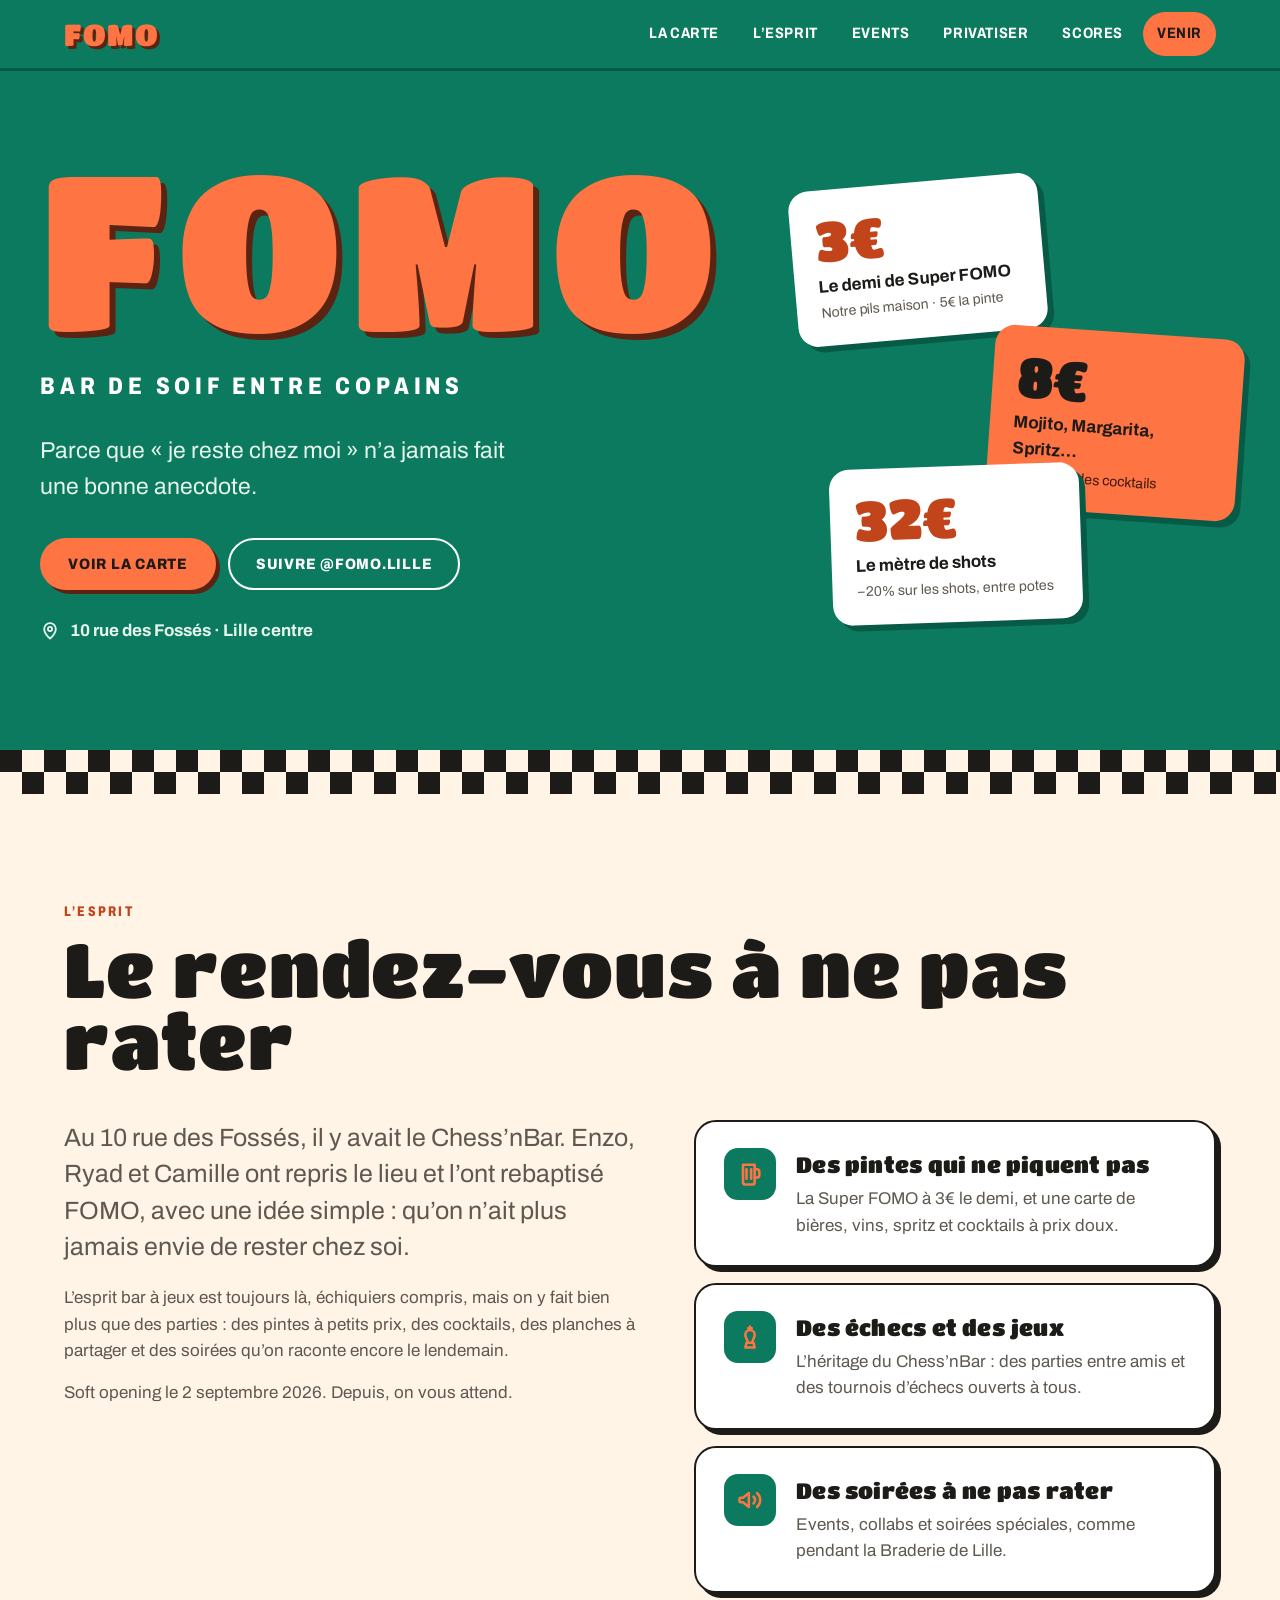
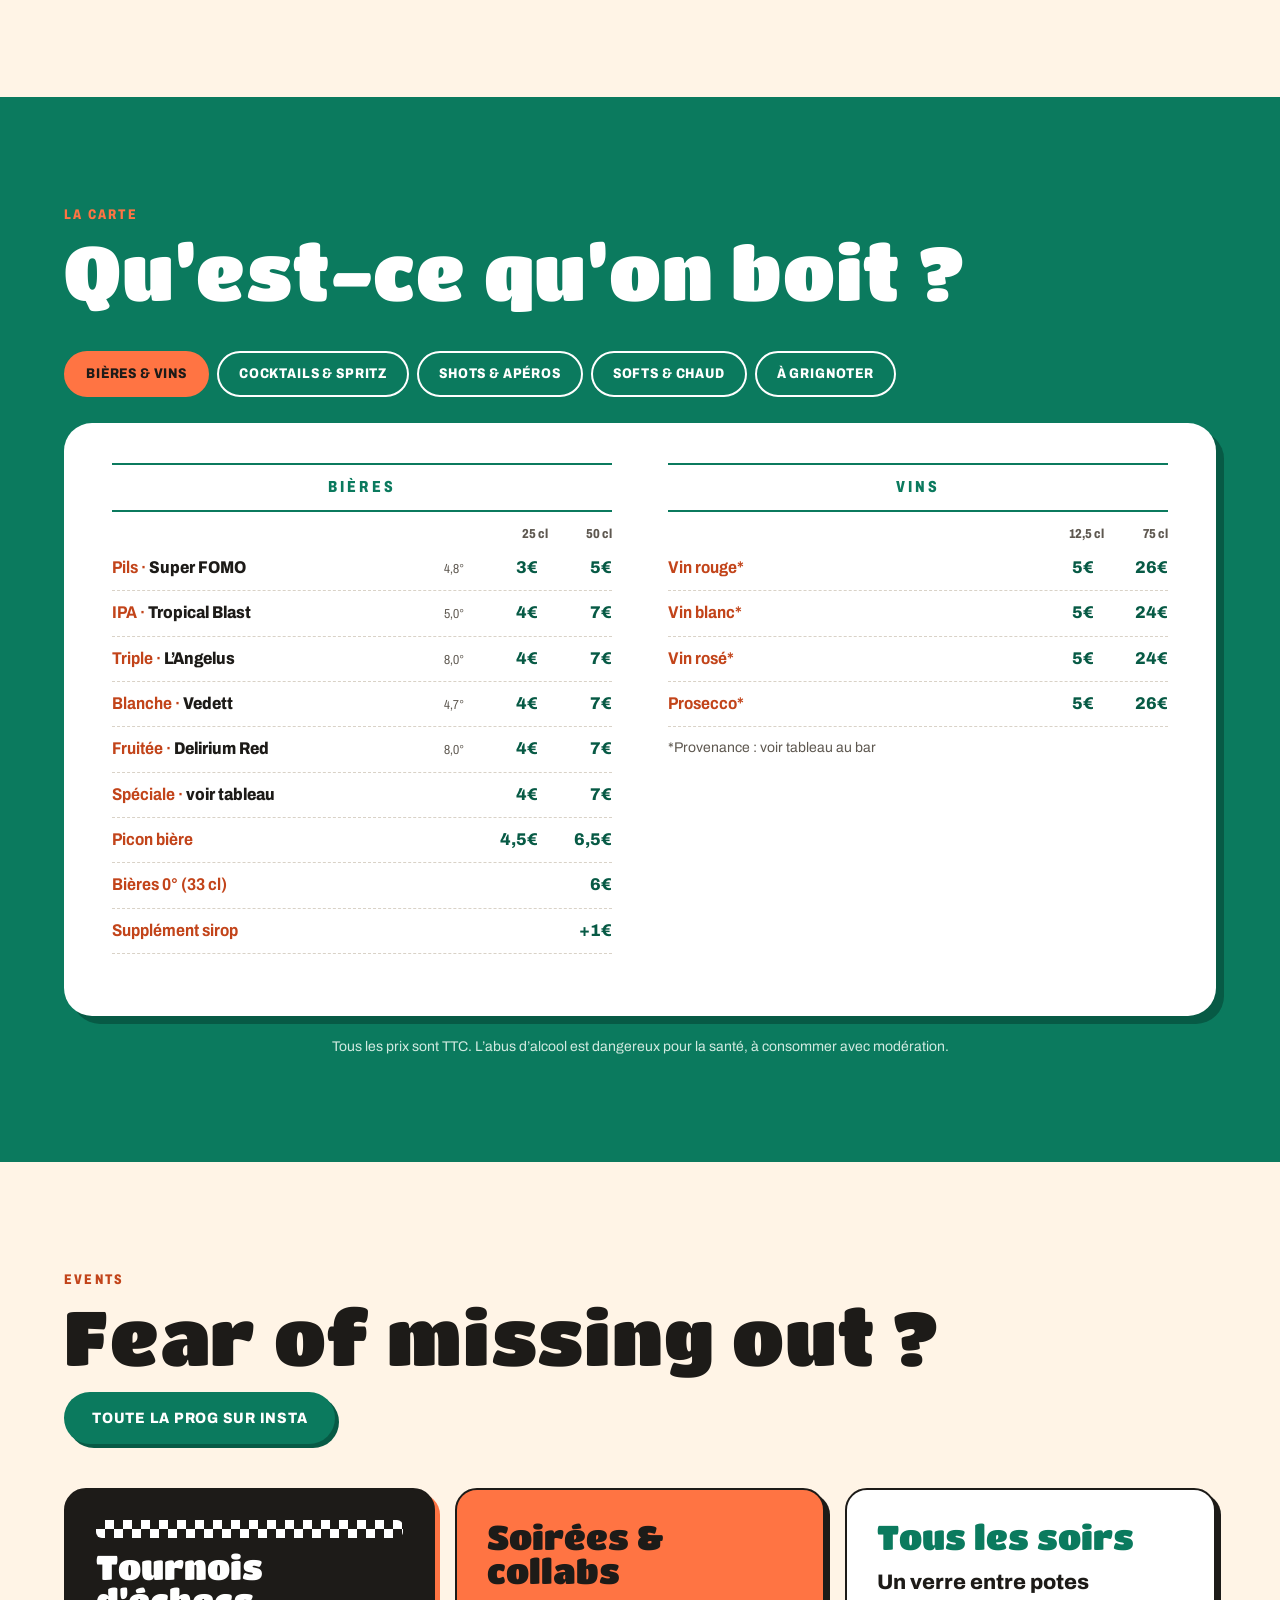
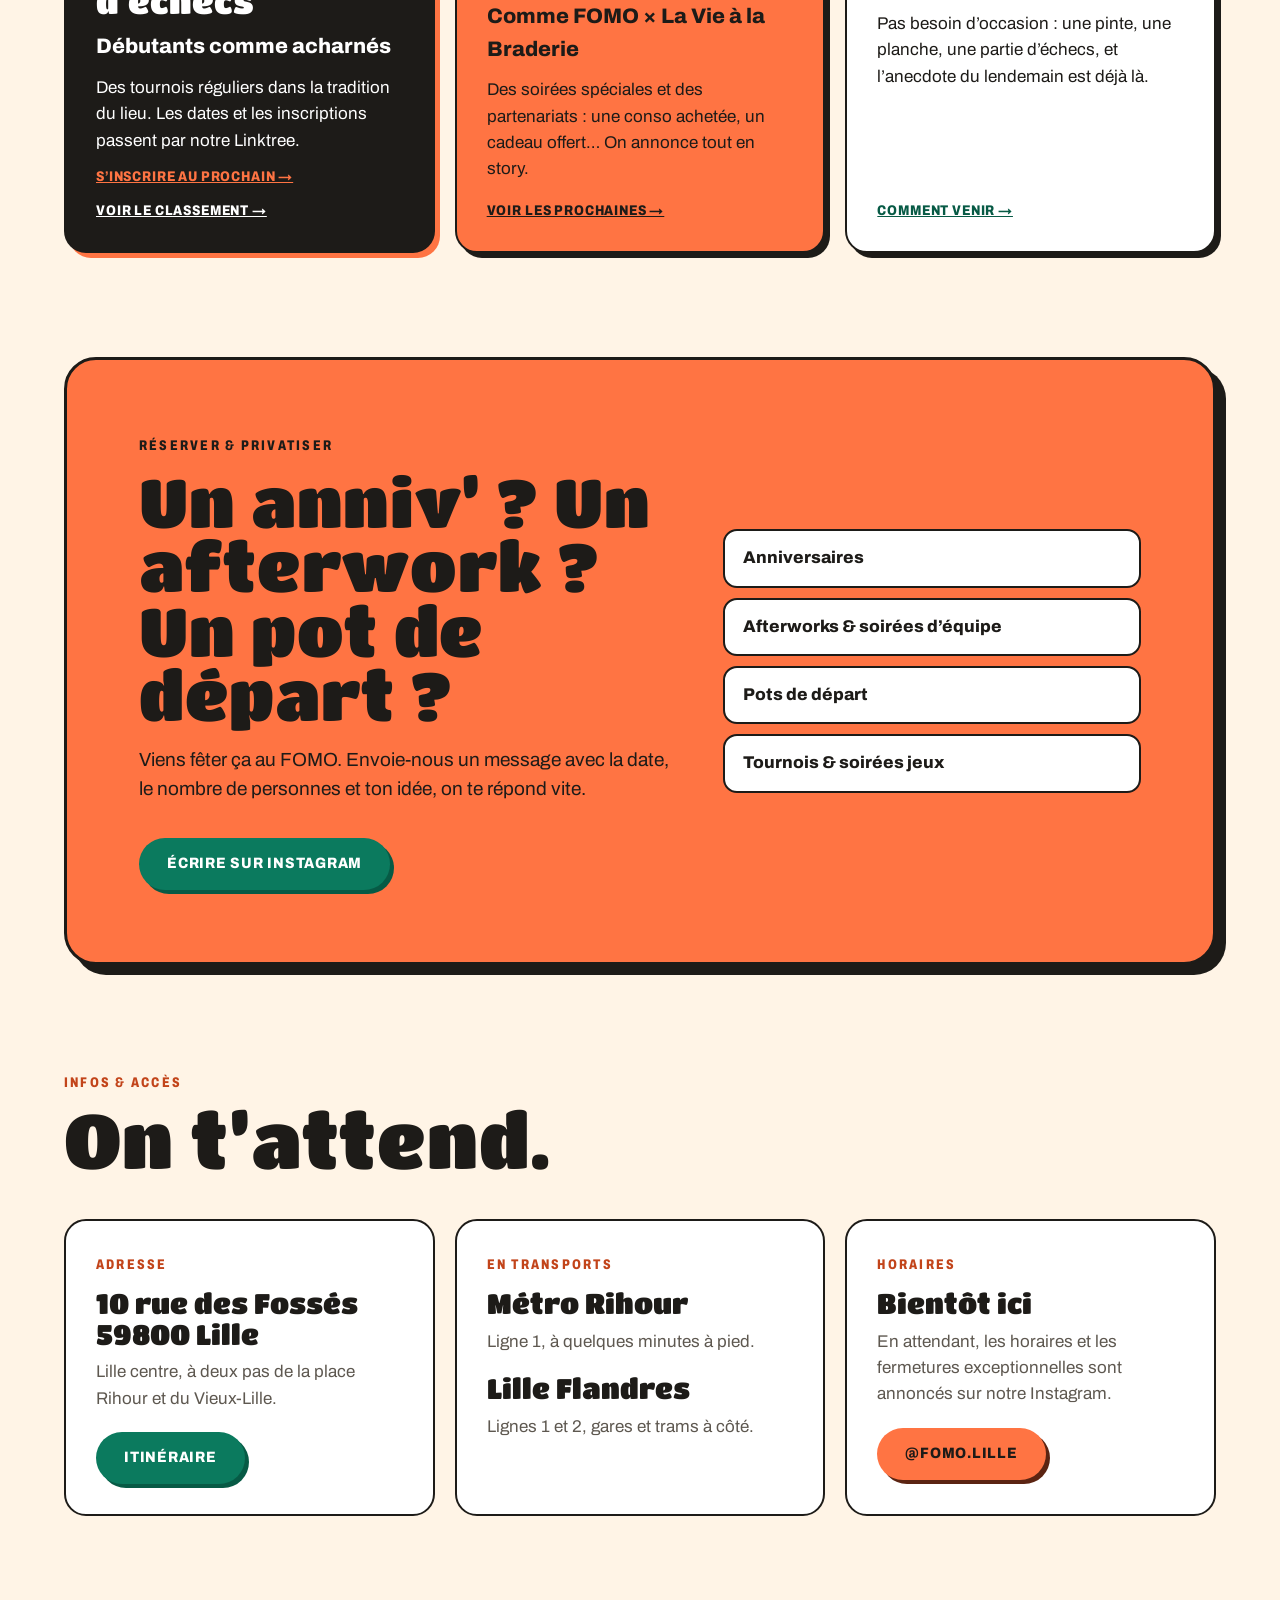
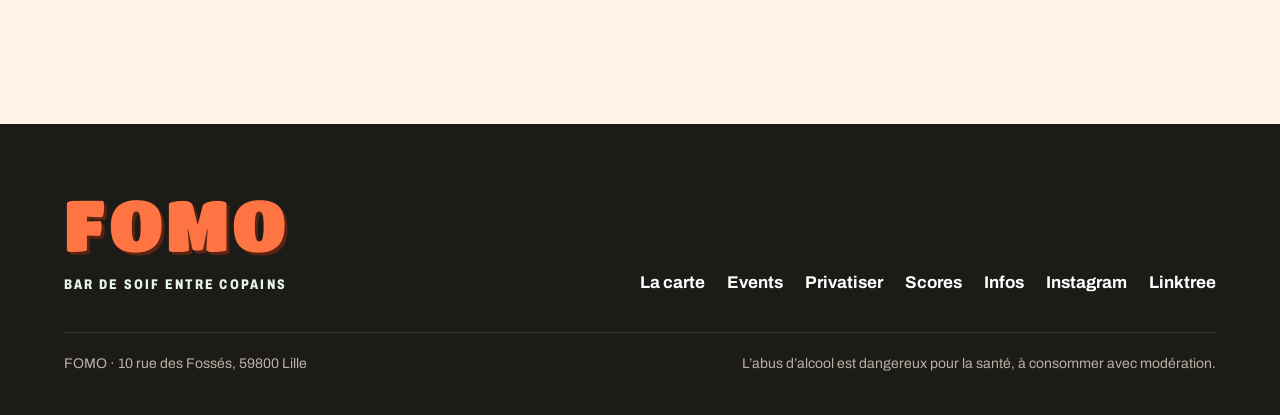
==== commit d933bb2b: "Ajout de la page Scores (échecs et fléchettes)" ====
--- a/index.html
+++ b/index.html
@@ -174,6 +174,7 @@
       <li><a href="#esprit">L’esprit</a></li>
       <li><a href="#events">Events</a></li>
       <li><a href="#privatiser">Privatiser</a></li>
+      <li><a href="scores.html">Scores</a></li>
       <li><a href="#infos" class="cta">Venir</a></li>
     </ul>
   </div>
@@ -428,6 +429,7 @@
           <h3>Débutants comme acharnés</h3>
           <p>Des tournois réguliers dans la tradition du lieu. Les dates et les inscriptions passent par notre Linktree.</p>
           <a class="more" href="https://linktr.ee/fomo.lille" style="color:var(--coral)">S’inscrire au prochain →</a>
+          <a class="more" href="scores.html" style="color:#fff;margin-top:0">Voir le classement →</a>
         </article>
         <article class="ev coral">
           <span class="when">Soirées &amp; collabs</span>
@@ -512,6 +514,7 @@
         <a href="#carte">La carte</a>
         <a href="#events">Events</a>
         <a href="#privatiser">Privatiser</a>
+        <a href="scores.html">Scores</a>
         <a href="#infos">Infos</a>
         <a href="https://www.instagram.com/fomo.lille/">Instagram</a>
         <a href="https://linktr.ee/fomo.lille">Linktree</a>
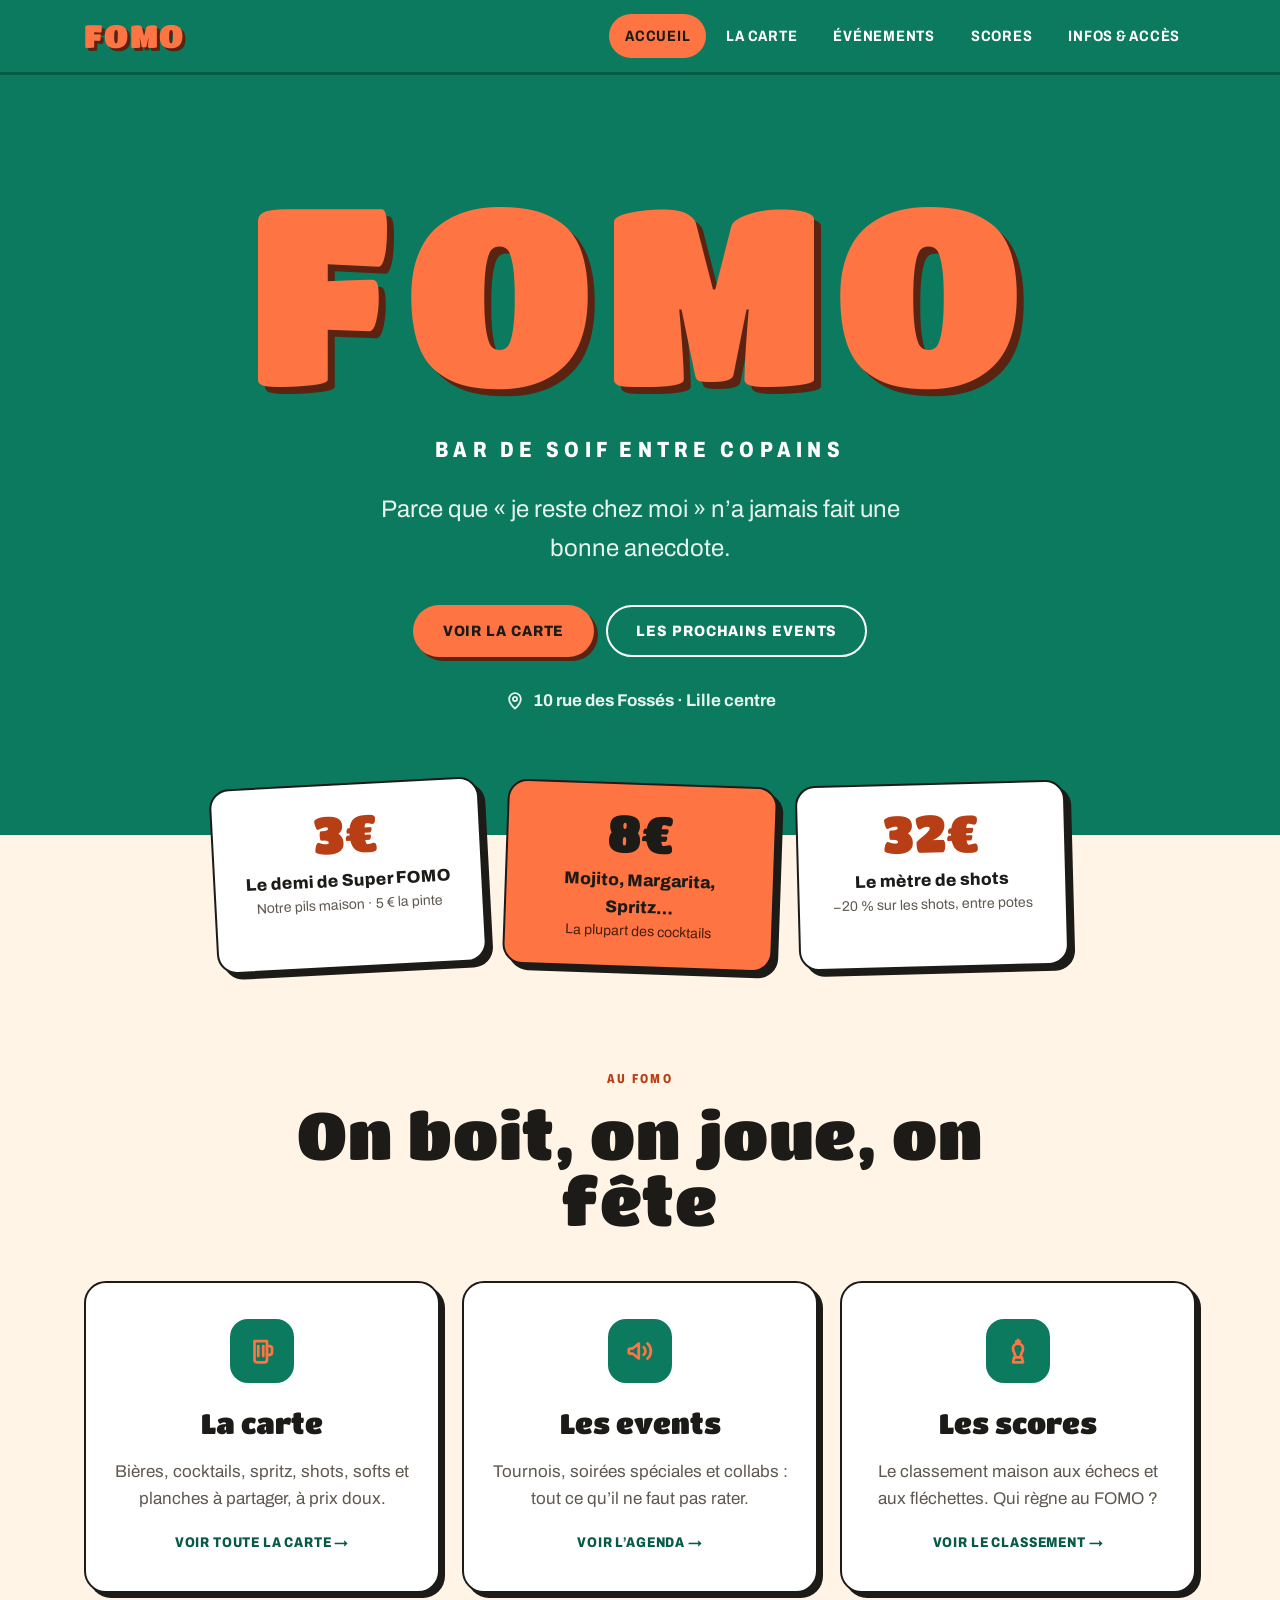
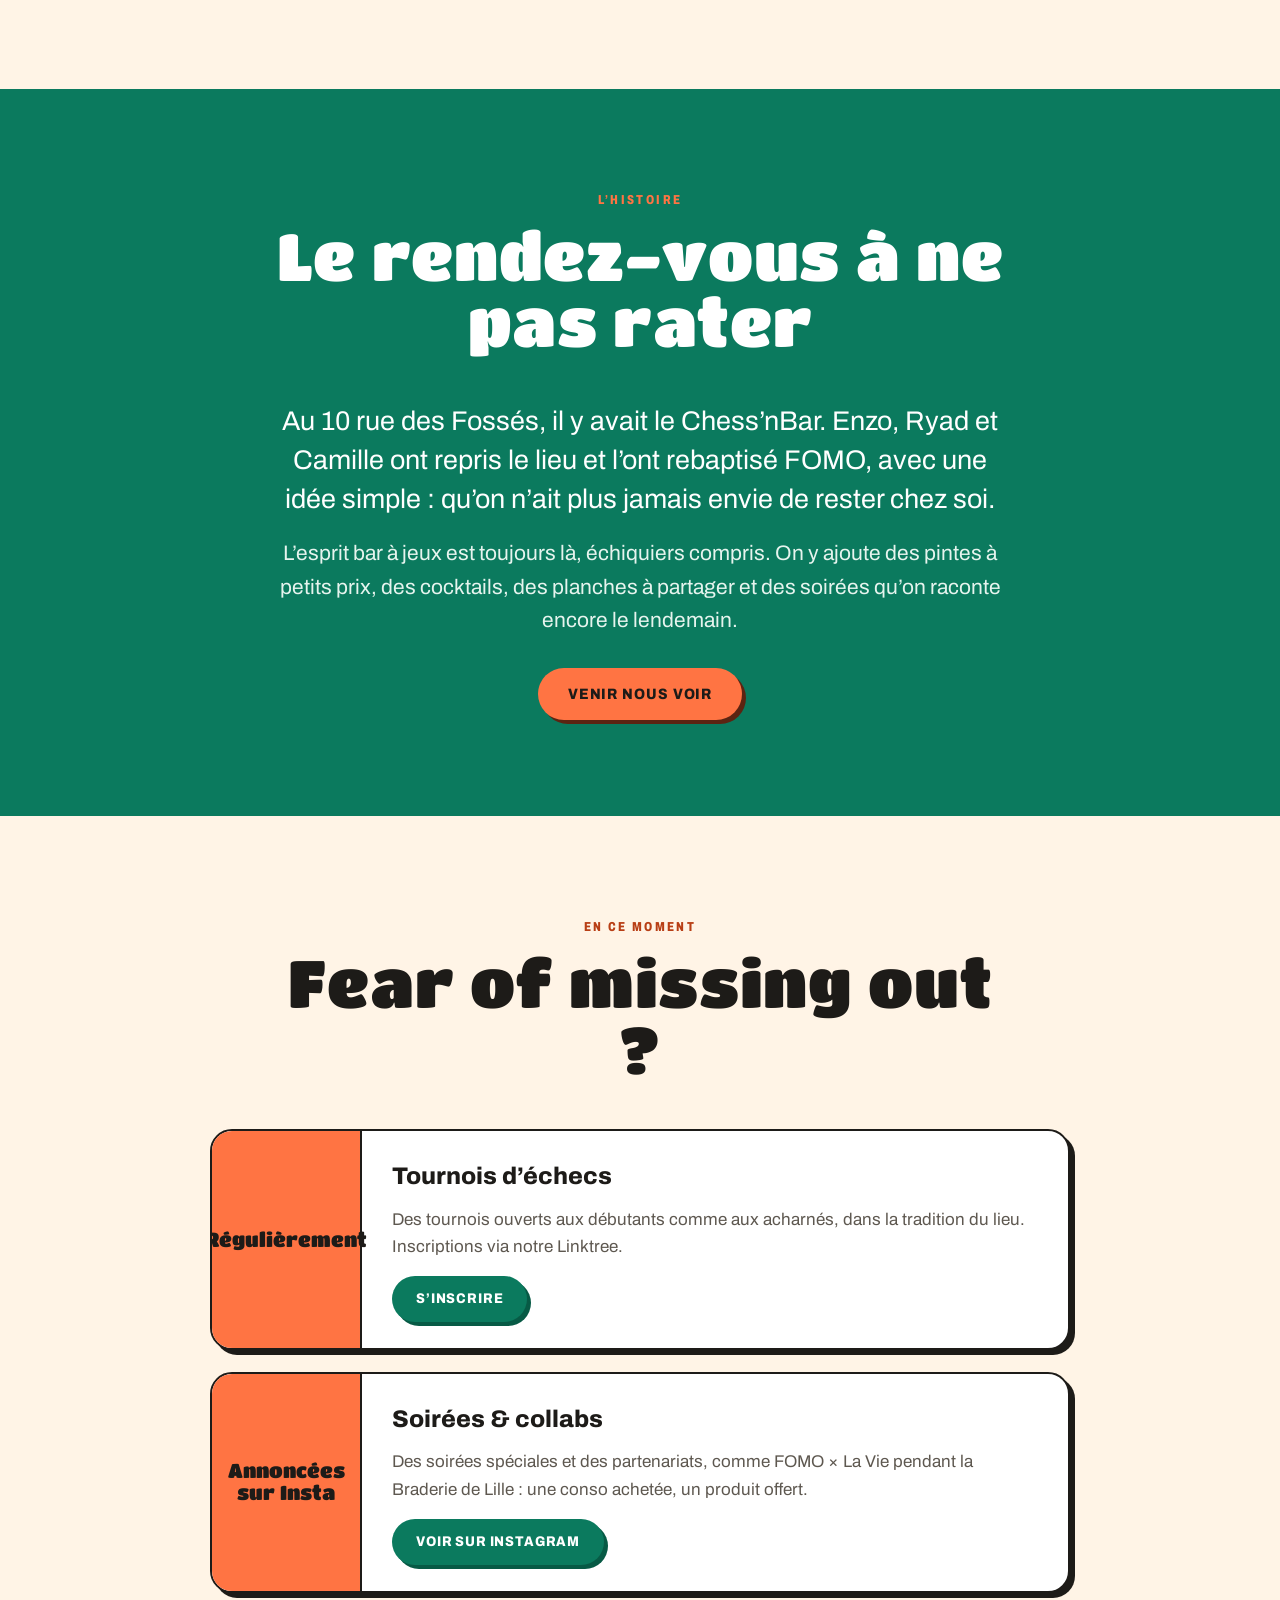
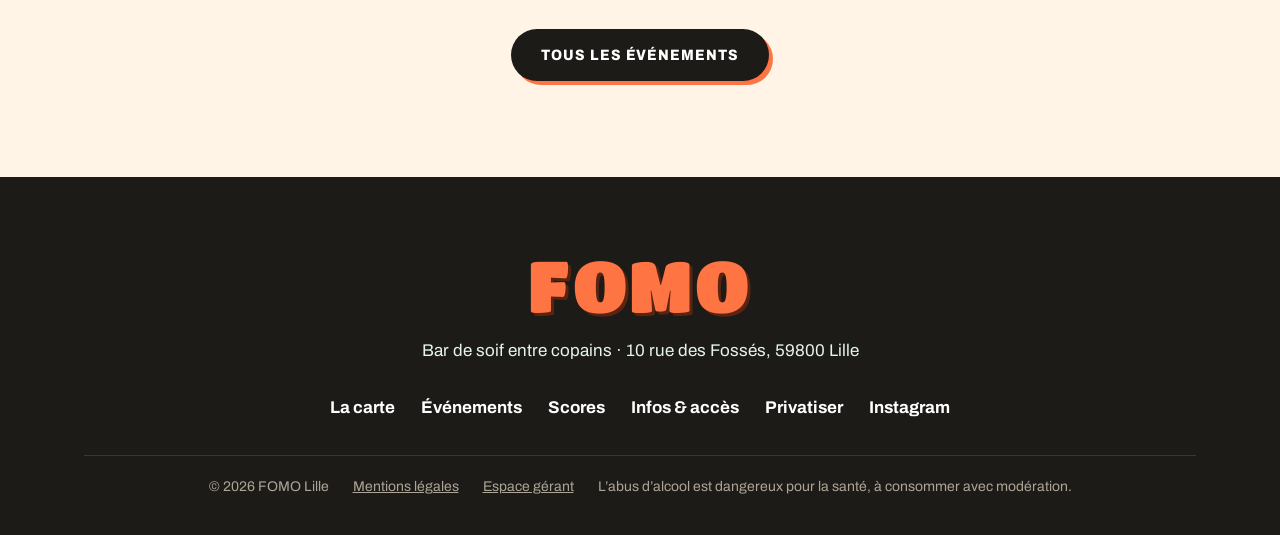
==== commit 94f8d4ac: "Site multi-pages, carte complète, back-office et données en ligne" ====
--- a/index.html
+++ b/index.html
@@ -4,559 +4,124 @@
 <meta charset="utf-8">
 <meta name="viewport" content="width=device-width, initial-scale=1">
 <title>FOMO — Bar de soif entre copains · Lille</title>
-<meta name="description" content="FOMO, bar de soif entre copains au 10 rue des Fossés à Lille. Pintes, cocktails, spritz, planches, échecs et soirées.">
+<meta name="description" content="FOMO, bar de soif entre copains au 10 rue des Fossés à Lille : pintes à petits prix, cocktails, planches, échecs, fléchettes et soirées.">
+<meta name="theme-color" content="#0B7A5E">
+<link rel="canonical" href="https://adamselosse0.github.io/fomo-lille/">
+<meta property="og:type" content="website">
+<meta property="og:locale" content="fr_FR">
+<meta property="og:site_name" content="FOMO Lille">
+<meta property="og:title" content="FOMO — Bar de soif entre copains · Lille">
+<meta property="og:description" content="FOMO, bar de soif entre copains au 10 rue des Fossés à Lille : pintes à petits prix, cocktails, planches, échecs, fléchettes et soirées.">
+<meta property="og:url" content="https://adamselosse0.github.io/fomo-lille/">
+<meta name="twitter:card" content="summary">
+<link rel="icon" href="data:image/svg+xml,%3Csvg xmlns='http://www.w3.org/2000/svg' viewBox='0 0 64 64'%3E%3Crect width='64' height='64' rx='14' fill='%230B7A5E'/%3E%3Ctext x='32' y='45' font-family='Arial Black,Arial' font-weight='900' font-size='38' text-anchor='middle' fill='%23FF7443'%3EF%3C/text%3E%3C/svg%3E">
 <link rel="preconnect" href="https://fonts.googleapis.com">
 <link rel="preconnect" href="https://fonts.gstatic.com" crossorigin>
-<link href="https://fonts.googleapis.com/css2?family=Titan+One&family=Archivo:wdth,wght@62..125,400..800&display=swap" rel="stylesheet">
-<style>
-  :root{
-    --teal:#0B7A5E;
-    --teal-deep:#075A45;
-    --coral:#FF7443;
-    --coral-ink:#C2441A;
-    --shadow:#5B2412;
-    --cream:#FFF4E6;
-    --paper:#FFFFFF;
-    --ink:#1D1B18;
-    --muted:#5E5850;
-    --radius:22px;
-  }
-  *{box-sizing:border-box}
-  html{scroll-behavior:smooth}
-  body{margin:0;background:var(--cream);color:var(--ink);font-family:Archivo,system-ui,sans-serif;font-size:17px;line-height:1.55;-webkit-font-smoothing:antialiased}
-  a{color:inherit}
-  img,svg{display:block}
-  .wrap{max-width:1200px;margin:0 auto;padding:0 24px}
-  .display{font-family:"Titan One",Archivo,sans-serif;font-weight:400;letter-spacing:.01em;line-height:.95}
-  .label{font-family:Archivo,sans-serif;font-stretch:75%;font-weight:800;letter-spacing:.16em;text-transform:uppercase;font-size:14px}
-  .wordmark{font-family:"Titan One",sans-serif;color:var(--coral);text-shadow:3px 3px 0 var(--shadow);letter-spacing:.04em;text-decoration:none}
+<link rel="preconnect" href="https://eogckjhxuxbdflkrcmev.supabase.co" crossorigin>
+<link rel="stylesheet" href="https://fonts.googleapis.com/css2?family=Titan+One&family=Archivo:wdth,wght@62..125,400..800&display=swap">
+<link rel="stylesheet" href="assets/css/site.css?v=3">
+<script type="speculationrules">{"prefetch":[{"source":"document","where":{"selector_matches":".nav-links a, .foot-nav a, .tile, .btn"},"eagerness":"moderate"}]}</script>
+<script type="application/ld+json">{"@context":"https://schema.org","@type":"BarOrPub","name":"FOMO","slogan":"Bar de soif entre copains","address":{"@type":"PostalAddress","streetAddress":"10 rue des Fossés","postalCode":"59800","addressLocality":"Lille","addressCountry":"FR"},"url":"https://adamselosse0.github.io/fomo-lille/","sameAs":["https://www.instagram.com/fomo.lille/"],"servesCuisine":"Planches apéritives","priceRange":"€"}</script>
+</head>
+<body data-page="accueil">
+<a class="skip" href="#contenu">Aller au contenu</a>
+<div class="loader" aria-hidden="true"><div class="word"><span>F</span><span>O</span><span>M</span><span>O</span></div><div class="board"></div></div>
+<div class="progress" aria-hidden="true"></div>
+<p class="announce" role="status"></p>
+<header class="site-header">
+  <nav class="wrap nav" aria-label="Navigation principale">
+    <a href="index.html" class="brand" aria-label="FOMO, accueil">FOMO</a>
+    <button class="burger" type="button" aria-expanded="false" aria-controls="nav-links">Menu</button>
+    <ul class="nav-links" id="nav-links">
+      <li><a href="index.html" aria-current="page">Accueil</a></li>
+      <li><a href="carte.html">La carte</a></li>
+      <li><a href="evenements.html">Événements</a></li>
+      <li><a href="scores.html">Scores</a></li>
+      <li><a href="infos.html">Infos & accès</a></li>
+    </ul>
+  </nav>
+</header>
+<main id="contenu">
+<section class="home-hero">
+  <div class="wrap">
+    <h1 class="display">FOMO</h1>
+    <p class="tag">Bar de soif entre copains</p>
+    <p class="quote">Parce que « je reste chez moi » n’a jamais fait une bonne anecdote.</p>
+    <div class="btns">
+      <a class="btn btn-coral" href="carte.html">Voir la carte</a>
+      <a class="btn btn-line" href="evenements.html">Les prochains events</a>
+    </div>
+    <p class="addr"><svg width="20" height="20" viewBox="0 0 24 24" fill="none" stroke="currentColor" stroke-width="2.2" stroke-linecap="round" stroke-linejoin="round" aria-hidden="true"><path d="M12 21s-7-6.2-7-11.5A7 7 0 0 1 19 9.5C19 14.8 12 21 12 21z"/><circle cx="12" cy="9.5" r="2.5"/></svg> 10 rue des Fossés · Lille centre</p>
+  </div>
+</section>
+<div class="wrap">
+  <div class="stickers" aria-label="Quelques prix de la carte">
+    <div class="sticker"><div class="price" id="st-pils">3€</div><p>Le demi de Super FOMO</p><small id="st-pils-sub">Notre pils maison · 5 € la pinte</small></div>
+    <div class="sticker"><div class="price" id="st-cocktail">8€</div><p>Mojito, Margarita, Spritz…</p><small>La plupart des cocktails</small></div>
+    <div class="sticker"><div class="price" id="st-metre">32€</div><p>Le mètre de shots</p><small>−20 % sur les shots, entre potes</small></div>
+  </div>
+</div>
 
-  /* NAV */
-  header{position:sticky;top:0;z-index:20;background:var(--teal);color:#fff;border-bottom:3px solid var(--teal-deep)}
-  .nav{display:flex;align-items:center;justify-content:space-between;gap:16px;min-height:68px}
-  .nav .wordmark{font-size:30px}
-  .nav ul{display:flex;gap:6px;list-style:none;margin:0;padding:0;flex-wrap:wrap}
-  .nav ul a{display:inline-flex;align-items:center;min-height:44px;padding:0 14px;border-radius:999px;text-decoration:none;font-weight:700;font-stretch:85%;font-size:15px;letter-spacing:.04em;text-transform:uppercase}
-  .nav ul a:hover{background:var(--teal-deep)}
-  .nav .cta{background:var(--coral);color:var(--ink)}
-  .nav .cta:hover{background:#ff8a5f}
-  .burger{display:none;min-height:44px;min-width:44px;border:2px solid #fff;background:transparent;color:#fff;border-radius:12px;font:inherit;font-weight:800;cursor:pointer}
-  @media (max-width:820px){
-    .burger{display:inline-flex;align-items:center;justify-content:center;padding:0 14px}
-    .nav ul{display:none;position:absolute;left:0;right:0;top:100%;background:var(--teal);flex-direction:column;padding:12px 24px 20px;border-bottom:3px solid var(--teal-deep)}
-    .nav ul.open{display:flex}
-  }
+<section class="section" aria-labelledby="h-tiles">
+  <div class="wrap">
+    <div class="section-head">
+      <span class="label kicker">Au FOMO</span>
+      <h2 class="display" id="h-tiles">On boit, on joue, on fête</h2>
+    </div>
+    <div class="grid-3 tiles">
+      <a class="card tile reveal" href="carte.html"><span class="ico"><svg width="30" height="30" viewBox="0 0 24 24" fill="none" stroke="currentColor" stroke-width="2.2" stroke-linecap="round" stroke-linejoin="round" aria-hidden="true"><path d="M6 4h10v15a2 2 0 0 1-2 2H8a2 2 0 0 1-2-2z"/><path d="M16 8h2a2 2 0 0 1 2 2v3a2 2 0 0 1-2 2h-2"/><path d="M9 8v8M13 8v8"/></svg></span><h3>La carte</h3><p>Bières, cocktails, spritz, shots, softs et planches à partager, à prix doux.</p><span class="go">Voir toute la carte →</span></a>
+      <a class="card tile reveal" href="evenements.html"><span class="ico"><svg width="30" height="30" viewBox="0 0 24 24" fill="none" stroke="currentColor" stroke-width="2.2" stroke-linecap="round" stroke-linejoin="round" aria-hidden="true"><path d="M3 11v2a1 1 0 0 0 1 1h2l5 4V6L6 10H4a1 1 0 0 0-1 1z"/><path d="M15 9a4 4 0 0 1 0 6M18 6a8 8 0 0 1 0 12"/></svg></span><h3>Les events</h3><p>Tournois, soirées spéciales et collabs : tout ce qu’il ne faut pas rater.</p><span class="go">Voir l’agenda →</span></a>
+      <a class="card tile reveal" href="scores.html"><span class="ico"><svg width="30" height="30" viewBox="0 0 24 24" fill="none" stroke="currentColor" stroke-width="2.2" stroke-linecap="round" stroke-linejoin="round" aria-hidden="true"><path d="M8 21h8M9 17h6l1 4H8z"/><path d="M10 17c0-3-2-4-2-7a4 4 0 0 1 8 0c0 3-2 4-2 7"/><path d="M12 3v3M10.5 4.5h3"/></svg></span><h3>Les scores</h3><p>Le classement maison aux échecs et aux fléchettes. Qui règne au FOMO ?</p><span class="go">Voir le classement →</span></a>
+    </div>
+  </div>
+</section>
 
-  /* HERO */
-  .hero{background:var(--teal);color:#fff;overflow:hidden}
-  .hero-grid{display:grid;grid-template-columns:1.25fr 1fr;gap:40px;align-items:center;padding:72px 0 88px}
-  .hero h1{margin:0;font-size:clamp(96px,17vw,220px);color:var(--coral);text-shadow:6px 6px 0 var(--shadow);letter-spacing:.04em}
-  .hero .tag{margin:18px 0 0;font-size:clamp(18px,2vw,24px);font-stretch:80%;font-weight:800;letter-spacing:.2em;text-transform:uppercase}
-  .hero .quote{margin:28px 0 0;font-size:clamp(19px,2vw,23px);max-width:30rem;color:#E6F4EE}
-  .btns{display:flex;flex-wrap:wrap;gap:12px;margin-top:34px}
-  .btn{display:inline-flex;align-items:center;gap:10px;min-height:52px;padding:0 26px;border-radius:999px;font-weight:800;font-stretch:90%;text-transform:uppercase;letter-spacing:.05em;font-size:15px;text-decoration:none;border:2px solid transparent;transition:transform .15s ease}
-  .btn:hover{transform:translateY(-2px)}
-  .btn-coral{background:var(--coral);color:var(--ink);box-shadow:4px 4px 0 var(--shadow)}
-  .btn-line{border-color:#fff;color:#fff}
-  .btn-teal{background:var(--teal);color:#fff;box-shadow:4px 4px 0 var(--teal-deep)}
-  .addr{display:inline-flex;align-items:center;gap:10px;margin-top:28px;font-weight:700;color:#E6F4EE}
+<section class="section teal" aria-labelledby="h-story">
+  <div class="wrap">
+    <div class="section-head">
+      <span class="label kicker">L’histoire</span>
+      <h2 class="display" id="h-story">Le rendez-vous à ne pas rater</h2>
+    </div>
+    <div class="story reveal">
+      <p class="lead">Au 10 rue des Fossés, il y avait le Chess’nBar. Enzo, Ryad et Camille ont repris le lieu et l’ont rebaptisé FOMO, avec une idée simple : qu’on n’ait plus jamais envie de rester chez soi.</p>
+      <p>L’esprit bar à jeux est toujours là, échiquiers compris. On y ajoute des pintes à petits prix, des cocktails, des planches à partager et des soirées qu’on raconte encore le lendemain.</p>
+      <div class="btns" style="margin-top:30px"><a class="btn btn-coral" href="infos.html">Venir nous voir</a></div>
+    </div>
+  </div>
+</section>
 
-  .stickers{position:relative;min-height:440px}
-  .sticker{position:absolute;background:var(--paper);color:var(--ink);border-radius:20px;padding:22px 24px;box-shadow:6px 6px 0 var(--teal-deep);width:250px}
-  .sticker .price{font-family:"Titan One",sans-serif;font-size:56px;line-height:1;color:var(--coral-ink)}
-  .sticker p{margin:6px 0 0;font-weight:700}
-  .sticker small{display:block;color:var(--muted);font-size:14px;margin-top:2px}
-  .s1{top:0;left:6%;transform:rotate(-5deg)}
-  .s2{top:150px;right:0;transform:rotate(4deg);background:var(--coral)}
-  .s2 .price{color:var(--ink)}
-  .s2 small{color:#3a1a0d}
-  .s3{bottom:0;left:14%;transform:rotate(-2deg)}
-  @media (max-width:900px){
-    .hero-grid{grid-template-columns:1fr;padding:48px 0 64px}
-    .stickers{min-height:0;display:flex;flex-wrap:wrap;gap:18px}
-    .sticker{position:static;transform:none!important;flex:1 1 220px}
-  }
-
-  /* CHECKER BAND */
-  .checker{height:44px;background-color:var(--ink);background-image:conic-gradient(var(--cream) 25%,transparent 0 50%,var(--cream) 0 75%,transparent 0);background-size:44px 44px}
-
-  /* SECTIONS */
-  section{scroll-margin-top:72px}
-  .sec{padding:104px 0}
-  .sec-head{display:flex;flex-wrap:wrap;justify-content:space-between;align-items:flex-end;gap:20px;margin-bottom:44px}
-  .sec-head h2{margin:8px 0 0;font-size:clamp(44px,6vw,76px)}
-  .kicker{color:var(--coral-ink)}
-
-  /* STORY */
-  .story{display:grid;grid-template-columns:1.1fr 1fr;gap:56px;align-items:start}
-  .story p.lead{font-size:clamp(20px,2.1vw,25px);line-height:1.45;margin:0 0 20px}
-  .story p{margin:0 0 16px;color:var(--muted)}
-  .pillars{display:grid;gap:16px}
-  .pillar{background:var(--paper);border-radius:var(--radius);padding:26px 28px;display:flex;gap:20px;align-items:flex-start;border:2px solid var(--ink);box-shadow:5px 5px 0 var(--ink)}
-  .pillar .ico{flex:0 0 52px;height:52px;border-radius:14px;background:var(--teal);display:flex;align-items:center;justify-content:center;color:var(--coral)}
-  .pillar h3{margin:0 0 4px;font-size:22px;font-family:"Titan One",sans-serif;font-weight:400;letter-spacing:.01em}
-  .pillar p{margin:0;color:var(--muted)}
-  @media (max-width:900px){.story{grid-template-columns:1fr;gap:36px}}
-
-  /* MENU */
-  .menu-sec{background:var(--teal);color:#fff}
-  .menu-sec .kicker{color:var(--coral)}
-  .menu-sec h2{color:#fff}
-  .tabs{display:flex;flex-wrap:wrap;gap:8px;margin-bottom:26px}
-  .tab{min-height:46px;padding:0 20px;border-radius:999px;border:2px solid #fff;background:transparent;color:#fff;font:inherit;font-weight:800;font-stretch:85%;letter-spacing:.06em;text-transform:uppercase;font-size:14px;cursor:pointer}
-  .tab:hover{background:var(--teal-deep)}
-  .tab[aria-selected="true"]{background:var(--coral);border-color:var(--coral);color:var(--ink)}
-  .board{background:var(--paper);color:var(--ink);border-radius:28px;padding:40px clamp(20px,4vw,48px);box-shadow:8px 8px 0 var(--teal-deep)}
-  .panel{display:none}
-  .panel.on{display:grid;grid-template-columns:repeat(2,minmax(0,1fr));gap:12px 56px}
-  @media (max-width:760px){.panel.on{grid-template-columns:1fr}}
-  .group{margin-bottom:22px;break-inside:avoid}
-  .group h3{margin:0 0 6px;padding:10px 0;border-top:2px solid var(--teal);border-bottom:2px solid var(--teal);color:var(--teal);text-align:center;font-family:Archivo,sans-serif;font-stretch:75%;font-weight:800;letter-spacing:.2em;text-transform:uppercase;font-size:16px}
-  .cols{display:flex;justify-content:flex-end;gap:0;font-weight:800;font-stretch:80%;font-size:13px;color:var(--muted);padding:6px 0 2px}
-  .cols span{width:64px;text-align:right}
-  .row{display:flex;align-items:baseline;gap:10px;padding:9px 0;border-bottom:1px dashed #D9D2C7}
-  .row .name{flex:1;font-weight:700;color:var(--coral-ink);font-stretch:88%}
-  .row .name b{color:var(--ink);font-weight:800}
-  .row .vol{font-size:13px;color:var(--muted);font-stretch:80%;white-space:nowrap}
-  .row .p{width:64px;text-align:right;font-weight:800;color:var(--teal-deep);white-space:nowrap}
-  .note{margin:24px 0 0;padding:18px 20px;border-radius:16px;background:var(--cream);color:var(--teal-deep);font-weight:800;font-stretch:85%;text-transform:uppercase;letter-spacing:.06em;text-align:center}
-  .legal{margin:20px 0 0;font-size:14px;color:#D2EAE1;text-align:center}
-
-  /* EVENTS */
-  .events{display:grid;grid-template-columns:repeat(3,minmax(0,1fr));gap:20px}
-  @media (max-width:900px){.events{grid-template-columns:1fr}}
-  .ev{border-radius:var(--radius);padding:30px;display:flex;flex-direction:column;gap:12px;border:2px solid var(--ink);box-shadow:5px 5px 0 var(--ink);background:var(--paper)}
-  .ev.dark{background:var(--ink);color:#fff;box-shadow:5px 5px 0 var(--coral)}
-  .ev.coral{background:var(--coral)}
-  .ev .when{font-family:"Titan One",sans-serif;font-size:34px;line-height:1}
-  .ev h3{margin:0;font-size:21px;font-weight:800}
-  .ev p{margin:0}
-  .ev a.more{margin-top:auto;font-weight:800;text-transform:uppercase;letter-spacing:.06em;font-size:14px;font-stretch:85%}
-  .mini-check{height:18px;border-radius:6px;background-color:var(--ink);background-image:conic-gradient(#fff 25%,transparent 0 50%,#fff 0 75%,transparent 0);background-size:18px 18px}
-
-  /* PRIVATE */
-  .private{background:var(--coral);border-radius:32px;padding:clamp(32px,6vw,72px);display:grid;grid-template-columns:1.3fr 1fr;gap:40px;align-items:center;border:3px solid var(--ink);box-shadow:10px 10px 0 var(--ink)}
-  .private h2{margin:0;font-size:clamp(40px,5.5vw,68px);color:var(--ink)}
-  .private p{margin:18px 0 0;font-size:19px;max-width:34rem}
-  .private ul{list-style:none;margin:0;padding:0;display:grid;gap:10px}
-  .private li{background:var(--paper);border-radius:14px;padding:14px 18px;font-weight:800;border:2px solid var(--ink)}
-  @media (max-width:900px){.private{grid-template-columns:1fr}}
-
-  /* INFOS */
-  .infos{display:grid;grid-template-columns:repeat(3,minmax(0,1fr));gap:20px}
-  @media (max-width:900px){.infos{grid-template-columns:1fr}}
-  .info{background:var(--paper);border-radius:var(--radius);padding:30px;border:2px solid var(--ink)}
-  .info h3{margin:0 0 12px}
-  .info p{margin:0 0 8px}
-  .info .big{font-family:"Titan One",sans-serif;font-size:28px;line-height:1.1;margin-bottom:10px}
-
-  /* FOOTER */
-  footer{background:var(--ink);color:#fff;padding:64px 0 40px;margin-top:104px}
-  .foot{display:flex;flex-wrap:wrap;justify-content:space-between;gap:32px;align-items:flex-end}
-  .foot .wordmark{font-size:72px;line-height:1}
-  .foot nav{display:flex;flex-wrap:wrap;gap:8px 22px}
-  .foot nav a{text-decoration:none;font-weight:700}
-  .foot nav a:hover{text-decoration:underline}
-  .fine{margin-top:36px;padding-top:20px;border-top:1px solid #3a3733;color:#B8B1A6;font-size:14px;display:flex;flex-wrap:wrap;justify-content:space-between;gap:12px}
-
-  :focus-visible{outline:3px solid var(--coral);outline-offset:3px}
-  @media (prefers-reduced-motion:reduce){html{scroll-behavior:auto}.btn{transition:none}}
-</style>
-</head>
-<body>
-
-<header>
-  <div class="wrap nav">
-    <a href="#top" class="wordmark" aria-label="FOMO, retour en haut">FOMO</a>
-    <button class="burger" type="button" aria-expanded="false" aria-controls="menu-nav" id="burger">Menu</button>
-    <ul id="menu-nav">
-      <li><a href="#carte">La carte</a></li>
-      <li><a href="#esprit">L’esprit</a></li>
-      <li><a href="#events">Events</a></li>
-      <li><a href="#privatiser">Privatiser</a></li>
-      <li><a href="scores.html">Scores</a></li>
-      <li><a href="#infos" class="cta">Venir</a></li>
-    </ul>
+<section class="section" aria-labelledby="h-next">
+  <div class="wrap">
+    <div class="section-head">
+      <span class="label kicker">En ce moment</span>
+      <h2 class="display" id="h-next">Fear of missing out ?</h2>
+    </div>
+    <div class="ev-list" id="next-events"><div class="sk" style="height:150px"></div><div class="sk" style="height:150px"></div></div>
+    <div class="btns" style="margin-top:36px"><a class="btn btn-ink" href="evenements.html">Tous les événements</a></div>
   </div>
-</header>
-
-<main id="top">
-  <!-- HERO -->
-  <section class="hero" aria-labelledby="hero-title">
-    <div class="wrap hero-grid">
-      <div>
-        <h1 id="hero-title" class="display">FOMO</h1>
-        <p class="tag">Bar de soif entre copains</p>
-        <p class="quote">Parce que « je reste chez moi » n’a jamais fait une bonne anecdote.</p>
-        <div class="btns">
-          <a class="btn btn-coral" href="#carte">Voir la carte</a>
-          <a class="btn btn-line" href="https://www.instagram.com/fomo.lille/">Suivre @fomo.lille</a>
-        </div>
-        <p class="addr">
-          <svg width="20" height="20" viewBox="0 0 24 24" fill="none" stroke="currentColor" stroke-width="2.2" stroke-linecap="round" stroke-linejoin="round" aria-hidden="true"><path d="M12 21s-7-6.2-7-11.5A7 7 0 0 1 19 9.5C19 14.8 12 21 12 21z"/><circle cx="12" cy="9.5" r="2.5"/></svg>
-          10 rue des Fossés · Lille centre
-        </p>
-      </div>
-      <div class="stickers" aria-label="Quelques prix de la carte">
-        <div class="sticker s1"><div class="price">3€</div><p>Le demi de Super FOMO</p><small>Notre pils maison · 5€ la pinte</small></div>
-        <div class="sticker s2"><div class="price">8€</div><p>Mojito, Margarita, Spritz…</p><small>La plupart des cocktails</small></div>
-        <div class="sticker s3"><div class="price">32€</div><p>Le mètre de shots</p><small>−20% sur les shots, entre potes</small></div>
-      </div>
-    </div>
-  </section>
-
-  <div class="checker" aria-hidden="true"></div>
-
-  <!-- ESPRIT -->
-  <section id="esprit" class="sec" aria-labelledby="esprit-title">
-    <div class="wrap">
-      <div class="sec-head">
-        <div>
-          <span class="label kicker">L’esprit</span>
-          <h2 id="esprit-title" class="display">Le rendez-vous à ne pas rater</h2>
-        </div>
-      </div>
-      <div class="story">
-        <div>
-          <p class="lead">Au 10 rue des Fossés, il y avait le Chess’nBar. Enzo, Ryad et Camille ont repris le lieu et l’ont rebaptisé FOMO, avec une idée simple : qu’on n’ait plus jamais envie de rester chez soi.</p>
-          <p>L’esprit bar à jeux est toujours là, échiquiers compris, mais on y fait bien plus que des parties : des pintes à petits prix, des cocktails, des planches à partager et des soirées qu’on raconte encore le lendemain.</p>
-          <p>Soft opening le 2 septembre 2026. Depuis, on vous attend.</p>
-        </div>
-        <div class="pillars">
-          <div class="pillar">
-            <div class="ico" aria-hidden="true"><svg width="28" height="28" viewBox="0 0 24 24" fill="none" stroke="currentColor" stroke-width="2.2" stroke-linecap="round" stroke-linejoin="round"><path d="M6 4h10v15a2 2 0 0 1-2 2H8a2 2 0 0 1-2-2z"/><path d="M16 8h2a2 2 0 0 1 2 2v3a2 2 0 0 1-2 2h-2"/><path d="M9 8v8M13 8v8"/></svg></div>
-            <div><h3>Des pintes qui ne piquent pas</h3><p>La Super FOMO à 3€ le demi, et une carte de bières, vins, spritz et cocktails à prix doux.</p></div>
-          </div>
-          <div class="pillar">
-            <div class="ico" aria-hidden="true"><svg width="28" height="28" viewBox="0 0 24 24" fill="none" stroke="currentColor" stroke-width="2.2" stroke-linecap="round" stroke-linejoin="round"><path d="M8 21h8M9 17h6l1 4H8z"/><path d="M10 17c0-3-2-4-2-7a4 4 0 0 1 8 0c0 3-2 4-2 7"/><path d="M12 3v3M10.5 4.5h3"/></svg></div>
-            <div><h3>Des échecs et des jeux</h3><p>L’héritage du Chess’nBar : des parties entre amis et des tournois d’échecs ouverts à tous.</p></div>
-          </div>
-          <div class="pillar">
-            <div class="ico" aria-hidden="true"><svg width="28" height="28" viewBox="0 0 24 24" fill="none" stroke="currentColor" stroke-width="2.2" stroke-linecap="round" stroke-linejoin="round"><path d="M3 11v2a1 1 0 0 0 1 1h2l5 4V6L6 10H4a1 1 0 0 0-1 1z"/><path d="M15 9a4 4 0 0 1 0 6M18 6a8 8 0 0 1 0 12"/></svg></div>
-            <div><h3>Des soirées à ne pas rater</h3><p>Events, collabs et soirées spéciales, comme pendant la Braderie de Lille.</p></div>
-          </div>
-        </div>
-      </div>
-    </div>
-  </section>
-
-  <!-- CARTE -->
-  <section id="carte" class="sec menu-sec" aria-labelledby="carte-title">
-    <div class="wrap">
-      <div class="sec-head">
-        <div>
-          <span class="label kicker">La carte</span>
-          <h2 id="carte-title" class="display">Qu’est-ce qu’on boit ?</h2>
-        </div>
-      </div>
-
-      <div class="tabs" role="tablist" aria-label="Rubriques de la carte">
-        <button class="tab" role="tab" id="t-bieres" aria-controls="p-bieres" aria-selected="true">Bières &amp; vins</button>
-        <button class="tab" role="tab" id="t-cocktails" aria-controls="p-cocktails" aria-selected="false" tabindex="-1">Cocktails &amp; spritz</button>
-        <button class="tab" role="tab" id="t-shots" aria-controls="p-shots" aria-selected="false" tabindex="-1">Shots &amp; apéros</button>
-        <button class="tab" role="tab" id="t-softs" aria-controls="p-softs" aria-selected="false" tabindex="-1">Softs &amp; chaud</button>
-        <button class="tab" role="tab" id="t-food" aria-controls="p-food" aria-selected="false" tabindex="-1">À grignoter</button>
-      </div>
-
-      <div class="board">
-        <!-- BIERES & VINS -->
-        <div class="panel on" role="tabpanel" id="p-bieres" aria-labelledby="t-bieres">
-          <div class="group">
-            <h3>Bières</h3>
-            <div class="cols"><span>25 cl</span><span>50 cl</span></div>
-            <div class="row"><span class="name">Pils · <b>Super FOMO</b></span><span class="vol">4,8°</span><span class="p">3€</span><span class="p">5€</span></div>
-            <div class="row"><span class="name">IPA · <b>Tropical Blast</b></span><span class="vol">5,0°</span><span class="p">4€</span><span class="p">7€</span></div>
-            <div class="row"><span class="name">Triple · <b>L’Angelus</b></span><span class="vol">8,0°</span><span class="p">4€</span><span class="p">7€</span></div>
-            <div class="row"><span class="name">Blanche · <b>Vedett</b></span><span class="vol">4,7°</span><span class="p">4€</span><span class="p">7€</span></div>
-            <div class="row"><span class="name">Fruitée · <b>Delirium Red</b></span><span class="vol">8,0°</span><span class="p">4€</span><span class="p">7€</span></div>
-            <div class="row"><span class="name">Spéciale · <b>voir tableau</b></span><span class="vol"></span><span class="p">4€</span><span class="p">7€</span></div>
-            <div class="row"><span class="name">Picon bière</span><span class="vol"></span><span class="p">4,5€</span><span class="p">6,5€</span></div>
-            <div class="row"><span class="name">Bières 0° (33 cl)</span><span class="vol"></span><span class="p">6€</span></div>
-            <div class="row"><span class="name">Supplément sirop</span><span class="vol"></span><span class="p">+1€</span></div>
-          </div>
-          <div class="group">
-            <h3>Vins</h3>
-            <div class="cols"><span>12,5 cl</span><span>75 cl</span></div>
-            <div class="row"><span class="name">Vin rouge*</span><span class="p">5€</span><span class="p">26€</span></div>
-            <div class="row"><span class="name">Vin blanc*</span><span class="p">5€</span><span class="p">24€</span></div>
-            <div class="row"><span class="name">Vin rosé*</span><span class="p">5€</span><span class="p">24€</span></div>
-            <div class="row"><span class="name">Prosecco*</span><span class="p">5€</span><span class="p">26€</span></div>
-            <p style="margin:10px 0 0;font-size:14px;color:var(--muted)">*Provenance : voir tableau au bar</p>
-          </div>
-        </div>
-
-        <!-- COCKTAILS -->
-        <div class="panel" role="tabpanel" id="p-cocktails" aria-labelledby="t-cocktails">
-          <div class="group">
-            <h3>Cocktails</h3>
-            <div class="row"><span class="name"><b>Maison ! (voir tableau)</b></span><span class="p">—</span></div>
-            <div class="row"><span class="name">Mojito</span><span class="vol">15 cl</span><span class="p">8€</span></div>
-            <div class="row"><span class="name">Margarita</span><span class="vol">9 cl</span><span class="p">8€</span></div>
-            <div class="row"><span class="name">Moscow Mule</span><span class="vol">18 cl</span><span class="p">8€</span></div>
-            <div class="row"><span class="name">Mexican / London / Jamaican Mule</span><span class="vol">18 cl</span><span class="p">8€</span></div>
-            <div class="row"><span class="name">Daïquiri</span><span class="vol">10 cl</span><span class="p">8€</span></div>
-            <div class="row"><span class="name">Sex on the beach</span><span class="vol">15 cl</span><span class="p">8€</span></div>
-            <div class="row"><span class="name">Tequila sunrise</span><span class="vol">15 cl</span><span class="p">8€</span></div>
-            <div class="row"><span class="name">Cuba libre</span><span class="vol">18 cl</span><span class="p">8€</span></div>
-            <div class="row"><span class="name">Mai Tai</span><span class="vol">12 cl</span><span class="p">8€</span></div>
-            <div class="row"><span class="name">Negroni</span><span class="vol">9 cl</span><span class="p">9€</span></div>
-            <div class="row"><span class="name">Pornstar Martini</span><span class="vol">15 cl</span><span class="p">9€</span></div>
-            <div class="row"><span class="name">Long Island</span><span class="vol">20 cl</span><span class="p">10€</span></div>
-            <div class="row"><span class="name">Espresso Martini</span><span class="vol">15 cl</span><span class="p">10€</span></div>
-            <div class="row"><span class="name">Ti’ Punch</span><span class="vol">6 cl</span><span class="p">6,5€</span></div>
-          </div>
-          <div>
-            <div class="group">
-              <h3>Spritz</h3>
-              <div class="row"><span class="name">Aperol Spritz</span><span class="vol">20 cl</span><span class="p">8€</span></div>
-              <div class="row"><span class="name">Hugo Spritz</span><span class="vol">20 cl</span><span class="p">8€</span></div>
-              <div class="row"><span class="name">Campari Spritz</span><span class="vol">20 cl</span><span class="p">8€</span></div>
-              <div class="row"><span class="name">Limoncello Spritz</span><span class="vol">20 cl</span><span class="p">9€</span></div>
-            </div>
-            <div class="group">
-              <h3>Mocktails</h3>
-              <div class="row"><span class="name">Martini Floréale</span><span class="p">7€</span></div>
-              <div class="row"><span class="name">Gin Tonic 0°</span><span class="p">7€</span></div>
-              <div class="row"><span class="name">Spritz 0°</span><span class="p">7€</span></div>
-              <div class="row"><span class="name">Virgin Mojito</span><span class="p">7€</span></div>
-              <div class="row"><span class="name">Mocktail maison</span><span class="p">7€</span></div>
-            </div>
-          </div>
-          <p class="note" style="grid-column:1/-1">Pour un cocktail personnalisé, ou si tu ne vois pas ta boisson préférée, demande les créas du barman !</p>
-        </div>
-
-        <!-- SHOTS -->
-        <div class="panel" role="tabpanel" id="p-shots" aria-labelledby="t-shots">
-          <div class="group">
-            <h3>Shots</h3>
-            <div class="row"><span class="name">Simple</span><span class="p">3,5€</span></div>
-            <div class="row"><span class="name">Préparé</span><span class="p">4€</span></div>
-            <div class="row"><span class="name">Sopilca</span><span class="p">4€</span></div>
-            <div class="row"><span class="name">Absinthe</span><span class="p">6€</span></div>
-            <div class="row"><span class="name">Chartreuse</span><span class="p">6€</span></div>
-            <div class="row"><span class="name"><b>Mètre de shots (−20 %)</b></span><span class="p">32€</span></div>
-          </div>
-          <div class="group">
-            <h3>Autres</h3>
-            <div class="row"><span class="name">Ricard</span><span class="vol">2 cl</span><span class="p">3,5€</span></div>
-            <div class="row"><span class="name">Tomate / Perroquet / Mauresque</span><span class="vol">2 cl</span><span class="p">4€</span></div>
-            <div class="row"><span class="name">Jäger Bomb</span><span class="vol">4 cl</span><span class="p">7€</span></div>
-            <div class="row"><span class="name">Get 27</span><span class="vol">4 cl</span><span class="p">4€</span></div>
-          </div>
-        </div>
-
-        <!-- SOFTS -->
-        <div class="panel" role="tabpanel" id="p-softs" aria-labelledby="t-softs">
-          <div class="group">
-            <h3>Softs &amp; jus</h3>
-            <div class="row"><span class="name">Pepsi · Pepsi Max · Seven Up</span><span class="vol">33 cl</span><span class="p">3,5€</span></div>
-            <div class="row"><span class="name">Orangina</span><span class="vol">33 cl</span><span class="p">3,5€</span></div>
-            <div class="row"><span class="name">Schweppes Agrume</span><span class="vol">33 cl</span><span class="p">3,5€</span></div>
-            <div class="row"><span class="name">Ice Tea pêche</span><span class="vol">33 cl</span><span class="p">3,5€</span></div>
-            <div class="row"><span class="name">Tonic La French · Ginger Beer La French</span><span class="vol">33 cl</span><span class="p">3,5€</span></div>
-            <div class="row"><span class="name">Perrier</span><span class="vol">33 cl</span><span class="p">3,5€</span></div>
-            <div class="row"><span class="name">Jus pomme / orange / abricot / tomate / multifruits</span><span class="vol">33 cl</span><span class="p">4€</span></div>
-            <div class="row"><span class="name">Red Bull</span><span class="vol">33 cl</span><span class="p">4,5€</span></div>
-            <div class="row"><span class="name">Infusion glacée Hibiscus La French</span><span class="vol">33 cl</span><span class="p">4,5€</span></div>
-            <div class="row"><span class="name">Diabolo</span><span class="vol">33 cl</span><span class="p">3,5€</span></div>
-            <div class="row"><span class="name">Sirop à l’eau</span><span class="vol">33 cl</span><span class="p">3€</span></div>
-            <div class="row"><span class="name">Eau plate</span><span class="vol">50 cl</span><span class="p">2,5€</span></div>
-          </div>
-          <div class="group">
-            <h3>Boissons chaudes</h3>
-            <div class="row"><span class="name">Espresso</span><span class="p">2€</span></div>
-            <div class="row"><span class="name">Allongé</span><span class="p">2,5€</span></div>
-            <div class="row"><span class="name">Latte / Cappuccino</span><span class="p">3,5€</span></div>
-            <div class="row"><span class="name">Thé</span><span class="p">3,5€</span></div>
-          </div>
-        </div>
-
-        <!-- FOOD -->
-        <div class="panel" role="tabpanel" id="p-food" aria-labelledby="t-food">
-          <div>
-            <div class="group">
-              <h3>Saucissons</h3>
-              <div class="row"><span class="name">Saucisson aux herbes</span><span class="p">7€</span></div>
-              <div class="row"><span class="name">Saucisson fumé</span><span class="p">7€</span></div>
-              <div class="row"><span class="name">Saucisson provençal</span><span class="p">7€</span></div>
-              <div class="row"><span class="name">Saucisson poivre</span><span class="p">7€</span></div>
-              <div class="row"><span class="name">Fuet catalan classique</span><span class="p">7€</span></div>
-            </div>
-            <div class="group">
-              <h3>Tartinables</h3>
-              <div class="row"><span class="name">Délice de tomates séchées</span><span class="p">6€</span></div>
-              <div class="row"><span class="name">Délice d’olives noires</span><span class="p">6€</span></div>
-              <div class="row"><span class="name">Caviar d’aubergines</span><span class="p">6€</span></div>
-              <div class="row"><span class="name">Houmous citronné</span><span class="p">6€</span></div>
-              <div class="row"><span class="name">Terrine de campagne au piment d’Espelette</span><span class="p">6,5€</span></div>
-              <div class="row"><span class="name"><b>Toasts</b></span><span class="p">Offerts</span></div>
-            </div>
-          </div>
-          <div>
-            <div class="group">
-              <h3>Fromages</h3>
-              <div class="row"><span class="name">½ Cheddar affiné 18 mois</span><span class="p">6€</span></div>
-              <div class="row"><span class="name">½ Cheddar aux herbes</span><span class="p">6€</span></div>
-            </div>
-            <div class="group">
-              <h3>Combos</h3>
-              <div class="row"><span class="name">Saucisson + tartinable végé <b>ou</b> fromage</span><span class="p">11€</span></div>
-              <div class="row"><span class="name">Tartinable végé + fromage</span><span class="p">11€</span></div>
-              <div class="row"><span class="name">Saucisson + tartinable végé + cheddar</span><span class="p">17€</span></div>
-              <div class="row"><span class="name">Supplément tartinable viande</span><span class="p">+0,5€</span></div>
-            </div>
-          </div>
-        </div>
-      </div>
-      <p class="legal">Tous les prix sont TTC. L’abus d’alcool est dangereux pour la santé, à consommer avec modération.</p>
-    </div>
-  </section>
-
-  <!-- EVENTS -->
-  <section id="events" class="sec" aria-labelledby="events-title">
-    <div class="wrap">
-      <div class="sec-head">
-        <div>
-          <span class="label kicker">Events</span>
-          <h2 id="events-title" class="display">Fear of missing out ?</h2>
-        </div>
-        <a class="btn btn-teal" href="https://www.instagram.com/fomo.lille/">Toute la prog sur Insta</a>
-      </div>
-      <div class="events">
-        <article class="ev dark">
-          <div class="mini-check" aria-hidden="true"></div>
-          <span class="when">Tournois d’échecs</span>
-          <h3>Débutants comme acharnés</h3>
-          <p>Des tournois réguliers dans la tradition du lieu. Les dates et les inscriptions passent par notre Linktree.</p>
-          <a class="more" href="https://linktr.ee/fomo.lille" style="color:var(--coral)">S’inscrire au prochain →</a>
-          <a class="more" href="scores.html" style="color:#fff;margin-top:0">Voir le classement →</a>
-        </article>
-        <article class="ev coral">
-          <span class="when">Soirées &amp; collabs</span>
-          <h3>Comme FOMO × La Vie à la Braderie</h3>
-          <p>Des soirées spéciales et des partenariats : une conso achetée, un cadeau offert… On annonce tout en story.</p>
-          <a class="more" href="https://www.instagram.com/fomo.lille/">Voir les prochaines →</a>
-        </article>
-        <article class="ev">
-          <span class="when" style="color:var(--teal)">Tous les soirs</span>
-          <h3>Un verre entre potes</h3>
-          <p>Pas besoin d’occasion : une pinte, une planche, une partie d’échecs, et l’anecdote du lendemain est déjà là.</p>
-          <a class="more" href="#infos" style="color:var(--teal-deep)">Comment venir →</a>
-        </article>
-      </div>
-    </div>
-  </section>
-
-  <!-- PRIVATISER -->
-  <section id="privatiser" aria-labelledby="priv-title">
-    <div class="wrap">
-      <div class="private">
-        <div>
-          <span class="label">Réserver &amp; privatiser</span>
-          <h2 id="priv-title" class="display" style="margin-top:10px">Un anniv’ ? Un afterwork ? Un pot de départ ?</h2>
-          <p>Viens fêter ça au FOMO. Envoie-nous un message avec la date, le nombre de personnes et ton idée, on te répond vite.</p>
-          <div class="btns">
-            <a class="btn btn-teal" href="https://ig.me/m/fomo.lille">Écrire sur Instagram</a>
-          </div>
-        </div>
-        <ul aria-label="Idées d’occasions">
-          <li>Anniversaires</li>
-          <li>Afterworks &amp; soirées d’équipe</li>
-          <li>Pots de départ</li>
-          <li>Tournois &amp; soirées jeux</li>
-        </ul>
-      </div>
-    </div>
-  </section>
-
-  <!-- INFOS -->
-  <section id="infos" class="sec" aria-labelledby="infos-title">
-    <div class="wrap">
-      <div class="sec-head">
-        <div>
-          <span class="label kicker">Infos &amp; accès</span>
-          <h2 id="infos-title" class="display">On t’attend.</h2>
-        </div>
-      </div>
-      <div class="infos">
-        <div class="info">
-          <span class="label kicker">Adresse</span>
-          <p class="big" style="margin-top:10px">10 rue des Fossés<br>59800 Lille</p>
-          <p style="color:var(--muted)">Lille centre, à deux pas de la place Rihour et du Vieux-Lille.</p>
-          <a class="btn btn-teal" style="margin-top:12px" href="https://www.google.com/maps/search/?api=1&amp;query=FOMO%2010%20rue%20des%20Foss%C3%A9s%2059800%20Lille">Itinéraire</a>
-        </div>
-        <div class="info">
-          <span class="label kicker">En transports</span>
-          <p class="big" style="margin-top:10px">Métro Rihour</p>
-          <p style="color:var(--muted)">Ligne 1, à quelques minutes à pied.</p>
-          <p class="big" style="margin-top:18px">Lille Flandres</p>
-          <p style="color:var(--muted)">Lignes 1 et 2, gares et trams à côté.</p>
-        </div>
-        <div class="info">
-          <span class="label kicker">Horaires</span>
-          <p class="big" style="margin-top:10px">Bientôt ici</p>
-          <p style="color:var(--muted)">En attendant, les horaires et les fermetures exceptionnelles sont annoncés sur notre Instagram.</p>
-          <a class="btn btn-coral" style="margin-top:12px" href="https://www.instagram.com/fomo.lille/">@fomo.lille</a>
-        </div>
-      </div>
-    </div>
-  </section>
+</section>
 </main>
-
-<footer>
+<footer class="site-footer">
   <div class="wrap">
-    <div class="foot">
-      <div>
-        <a href="#top" class="wordmark" style="font-size:72px">FOMO</a>
-        <p class="label" style="margin:14px 0 0;color:#E6F4EE">Bar de soif entre copains</p>
-      </div>
-      <nav aria-label="Liens du pied de page">
-        <a href="#carte">La carte</a>
-        <a href="#events">Events</a>
-        <a href="#privatiser">Privatiser</a>
-        <a href="scores.html">Scores</a>
-        <a href="#infos">Infos</a>
-        <a href="https://www.instagram.com/fomo.lille/">Instagram</a>
-        <a href="https://linktr.ee/fomo.lille">Linktree</a>
-      </nav>
-    </div>
+    <a href="index.html" class="brand">FOMO</a>
+    <p class="tagline">Bar de soif entre copains · 10 rue des Fossés, 59800 Lille</p>
+    <nav class="foot-nav" aria-label="Pied de page">
+      <a href="carte.html">La carte</a>
+      <a href="evenements.html">Événements</a>
+      <a href="scores.html">Scores</a>
+      <a href="infos.html">Infos &amp; accès</a>
+      <a href="infos.html#privatiser">Privatiser</a>
+      <a href="https://www.instagram.com/fomo.lille/">Instagram</a>
+    </nav>
     <div class="fine">
-      <span>FOMO · 10 rue des Fossés, 59800 Lille</span>
+      <span>© 2026 FOMO Lille</span>
+      <a href="mentions-legales.html">Mentions légales</a>
+      <a href="admin.html" rel="nofollow">Espace gérant</a>
       <span>L’abus d’alcool est dangereux pour la santé, à consommer avec modération.</span>
     </div>
   </div>
 </footer>
-
-<script>
-  (function(){
-    var tabs = Array.prototype.slice.call(document.querySelectorAll('.tab'));
-    function select(tab, focus){
-      tabs.forEach(function(t){
-        var on = t === tab;
-        t.setAttribute('aria-selected', on ? 'true' : 'false');
-        t.tabIndex = on ? 0 : -1;
-        document.getElementById(t.getAttribute('aria-controls')).classList.toggle('on', on);
-      });
-      if (focus) tab.focus();
-    }
-    tabs.forEach(function(t, i){
-      t.addEventListener('click', function(){ select(t); });
-      t.addEventListener('keydown', function(e){
-        if (e.key === 'ArrowRight') { e.preventDefault(); select(tabs[(i+1)%tabs.length], true); }
-        if (e.key === 'ArrowLeft') { e.preventDefault(); select(tabs[(i-1+tabs.length)%tabs.length], true); }
-      });
-    });
-
-    var burger = document.getElementById('burger');
-    var list = document.getElementById('menu-nav');
-    burger.addEventListener('click', function(){
-      var open = list.classList.toggle('open');
-      burger.setAttribute('aria-expanded', open ? 'true' : 'false');
-    });
-    list.addEventListener('click', function(e){
-      if (e.target.tagName === 'A') { list.classList.remove('open'); burger.setAttribute('aria-expanded','false'); }
-    });
-  })();
-</script>
+<script src="assets/js/config.js?v=3"></script>
+<script src="assets/js/site.js?v=3" defer></script>
 </body>
 </html>
--- a/assets/css/site.css
+++ b/assets/css/site.css
@@ -0,0 +1,232 @@
+/* FOMO — feuille de style commune */
+:root{
+  --teal:#0B7A5E; --teal-deep:#075A45; --teal-soft:#E3F1EC;
+  --coral:#FF7443; --coral-ink:#B83E15; --shadow:#5B2412;
+  --cream:#FFF4E6; --paper:#FFFFFF; --ink:#1D1B18; --muted:#5E5850; --line:#E3DACD;
+  --radius:22px; --maxw:1160px;
+  --font-display:"Titan One", "Arial Rounded MT Bold", system-ui, sans-serif;
+  --font-body:Archivo, system-ui, -apple-system, "Segoe UI", sans-serif;
+}
+*{box-sizing:border-box}
+html{-webkit-text-size-adjust:100%}
+body{margin:0;background:var(--cream);color:var(--ink);font-family:var(--font-body);font-size:17px;line-height:1.6;-webkit-font-smoothing:antialiased;text-rendering:optimizeLegibility}
+img,svg{display:block;max-width:100%}
+a{color:inherit}
+button{font:inherit}
+.wrap{width:100%;max-width:var(--maxw);margin:0 auto;padding:0 24px}
+.center{text-align:center}
+.display{font-family:var(--font-display);font-weight:400;letter-spacing:.01em;line-height:1}
+.label{display:inline-block;font-stretch:75%;font-weight:800;letter-spacing:.18em;text-transform:uppercase;font-size:13px}
+.kicker{color:var(--coral-ink)}
+.sr-only{position:absolute;width:1px;height:1px;padding:0;margin:-1px;overflow:hidden;clip:rect(0,0,0,0);white-space:nowrap;border:0}
+.skip{position:absolute;left:12px;top:-60px;z-index:100;background:var(--ink);color:#fff;padding:12px 16px;border-radius:10px;text-decoration:none;font-weight:700}
+.skip:focus{top:12px}
+:focus-visible{outline:3px solid var(--coral);outline-offset:3px;border-radius:6px}
+
+/* ---------- Loader ---------- */
+.loader{position:fixed;inset:0;z-index:200;background:var(--teal);display:flex;flex-direction:column;align-items:center;justify-content:center;gap:22px;transition:opacity .35s ease,visibility .35s ease}
+.loader.done{opacity:0;visibility:hidden}
+.loader .word{display:flex;gap:.04em;font-family:var(--font-display);font-size:clamp(64px,14vw,120px);color:var(--coral);text-shadow:5px 5px 0 var(--shadow);line-height:1}
+.loader .word span{display:inline-block;animation:hop 1s cubic-bezier(.3,.7,.4,1) infinite}
+.loader .word span:nth-child(2){animation-delay:.1s}.loader .word span:nth-child(3){animation-delay:.2s}.loader .word span:nth-child(4){animation-delay:.3s}
+.loader .board{width:132px;height:12px;border-radius:6px;background-color:var(--ink);background-image:conic-gradient(var(--cream) 25%,transparent 0 50%,var(--cream) 0 75%,transparent 0);background-size:12px 12px;animation:slide 1s linear infinite}
+@keyframes hop{0%,60%,100%{transform:translateY(0)}30%{transform:translateY(-18px)}}
+@keyframes slide{to{background-position:24px 0}}
+.progress{position:fixed;top:0;left:0;height:3px;width:0;z-index:150;background:var(--coral);transition:width .3s ease,opacity .3s ease}
+
+/* ---------- Bandeau annonce ---------- */
+.announce{background:var(--coral);color:var(--ink);text-align:center;font-weight:800;font-size:15px;padding:10px 16px;display:none}
+.announce.on{display:block}
+
+/* ---------- Header ---------- */
+.site-header{position:sticky;top:0;z-index:50;background:var(--teal);color:#fff;border-bottom:3px solid var(--teal-deep)}
+.nav{display:flex;align-items:center;justify-content:space-between;gap:16px;min-height:72px}
+.brand{font-family:var(--font-display);font-size:32px;color:var(--coral);text-shadow:3px 3px 0 var(--shadow);letter-spacing:.04em;text-decoration:none;line-height:1}
+.nav-links{display:flex;align-items:center;gap:4px;list-style:none;margin:0;padding:0}
+.nav-links a{display:inline-flex;align-items:center;min-height:44px;padding:0 16px;border-radius:999px;text-decoration:none;font-weight:700;font-stretch:85%;font-size:15px;letter-spacing:.05em;text-transform:uppercase;transition:background .15s ease}
+.nav-links a:hover{background:var(--teal-deep)}
+.nav-links a[aria-current="page"]{background:var(--coral);color:var(--ink)}
+.burger{display:none;align-items:center;gap:8px;min-height:44px;padding:0 16px;border:2px solid #fff;background:transparent;color:#fff;border-radius:999px;font-weight:800;letter-spacing:.05em;text-transform:uppercase;font-size:14px;cursor:pointer}
+@media (max-width:860px){
+  .burger{display:inline-flex}
+  .nav-links{position:fixed;inset:75px 0 auto 0;flex-direction:column;align-items:stretch;gap:6px;background:var(--teal);padding:16px 24px 28px;border-bottom:3px solid var(--teal-deep);transform:translateY(-8px);opacity:0;visibility:hidden;transition:opacity .2s ease,transform .2s ease,visibility .2s}
+  .nav-links.open{opacity:1;visibility:visible;transform:none}
+  .nav-links a{justify-content:center;min-height:52px;font-size:17px}
+}
+
+/* ---------- Page hero ---------- */
+.page-hero{background:var(--teal);color:#fff;text-align:center;padding:72px 0 80px}
+.page-hero h1{margin:14px 0 0;font-size:clamp(52px,9vw,104px);color:var(--coral);text-shadow:5px 5px 0 var(--shadow)}
+.page-hero p{margin:20px auto 0;max-width:38rem;font-size:clamp(18px,2vw,21px);color:#E6F4EE}
+.checker{height:40px;background-color:var(--ink);background-image:conic-gradient(var(--cream) 25%,transparent 0 50%,var(--cream) 0 75%,transparent 0);background-size:40px 40px}
+
+/* ---------- Sections ---------- */
+.section{padding:96px 0}
+.section-head{text-align:center;max-width:46rem;margin:0 auto 48px}
+.section-head h2{margin:10px 0 0;font-size:clamp(40px,5.5vw,66px)}
+.section-head p{margin:16px auto 0;color:var(--muted);font-size:18px;max-width:36rem}
+.teal{background:var(--teal);color:#fff}
+.teal .section-head p{color:#D7ECE4}
+.teal .kicker{color:var(--coral)}
+
+/* ---------- Boutons ---------- */
+.btns{display:flex;flex-wrap:wrap;justify-content:center;gap:12px}
+.btn{display:inline-flex;align-items:center;justify-content:center;gap:10px;min-height:52px;padding:0 28px;border-radius:999px;font-weight:800;font-stretch:90%;text-transform:uppercase;letter-spacing:.06em;font-size:15px;text-decoration:none;border:2px solid transparent;cursor:pointer;transition:transform .15s ease,box-shadow .15s ease}
+.btn:hover{transform:translate(-1px,-2px)}
+.btn-coral{background:var(--coral);color:var(--ink);box-shadow:4px 4px 0 var(--shadow)}
+.btn-teal{background:var(--teal);color:#fff;box-shadow:4px 4px 0 var(--teal-deep)}
+.btn-ink{background:var(--ink);color:#fff;box-shadow:4px 4px 0 var(--coral)}
+.btn-line{border-color:currentColor;background:transparent}
+
+/* ---------- Cartes génériques ---------- */
+.card{background:var(--paper);border:2px solid var(--ink);border-radius:var(--radius);box-shadow:5px 5px 0 var(--ink)}
+.grid-3{display:grid;grid-template-columns:repeat(3,minmax(0,1fr));gap:22px}
+@media (max-width:900px){.grid-3{grid-template-columns:1fr}}
+
+/* ---------- Accueil ---------- */
+.home-hero{background:var(--teal);color:#fff;text-align:center;padding:88px 0 104px;overflow:hidden}
+.home-hero h1{margin:0;font-size:clamp(110px,22vw,250px);color:var(--coral);text-shadow:7px 7px 0 var(--shadow);letter-spacing:.04em}
+.home-hero .tag{margin:20px 0 0;font-size:clamp(17px,2vw,22px);font-stretch:80%;font-weight:800;letter-spacing:.24em;text-transform:uppercase}
+.home-hero .quote{margin:22px auto 0;max-width:34rem;font-size:clamp(19px,2.2vw,24px);color:#E6F4EE}
+.home-hero .btns{margin-top:38px}
+.home-hero .addr{display:inline-flex;align-items:center;gap:8px;margin-top:30px;font-weight:700;color:#E6F4EE}
+.stickers{display:flex;flex-wrap:wrap;justify-content:center;gap:22px;margin-top:-52px;position:relative;z-index:2}
+.sticker{flex:0 1 270px;background:var(--paper);border:2px solid var(--ink);border-radius:20px;padding:22px 24px;text-align:center;box-shadow:6px 6px 0 var(--ink)}
+.sticker:nth-child(1){transform:rotate(-3deg)}.sticker:nth-child(2){transform:rotate(2deg);background:var(--coral)}.sticker:nth-child(3){transform:rotate(-1.5deg)}
+.sticker .price{font-family:var(--font-display);font-size:52px;line-height:1;color:var(--coral-ink)}
+.sticker:nth-child(2) .price{color:var(--ink)}
+.sticker p{margin:8px 0 0;font-weight:800}
+.sticker small{display:block;color:var(--muted);font-size:14px}
+.sticker:nth-child(2) small{color:#4a1e0c}
+@media (max-width:700px){.stickers{margin-top:-36px}.sticker{transform:none!important;flex-basis:100%}}
+
+.tiles .tile{display:flex;flex-direction:column;align-items:center;text-align:center;gap:12px;padding:36px 28px;text-decoration:none;transition:transform .15s ease,box-shadow .15s ease}
+.tiles .tile:hover{transform:translate(-2px,-3px);box-shadow:8px 8px 0 var(--ink)}
+.tile .ico{width:64px;height:64px;border-radius:18px;background:var(--teal);color:var(--coral);display:flex;align-items:center;justify-content:center}
+.tile h3{margin:6px 0 0;font-family:var(--font-display);font-weight:400;font-size:28px}
+.tile p{margin:0;color:var(--muted)}
+.tile .go{margin-top:auto;padding-top:8px;font-weight:800;font-stretch:85%;text-transform:uppercase;letter-spacing:.06em;font-size:14px;color:var(--teal-deep)}
+
+.story{max-width:46rem;margin:0 auto;text-align:center}
+.story p{margin:0 0 18px;font-size:clamp(18px,2vw,21px);color:#E6F4EE}
+.story p.lead{font-size:clamp(21px,2.4vw,27px);color:#fff;line-height:1.45}
+
+/* ---------- Carte ---------- */
+.chips{position:sticky;top:75px;z-index:40;background:var(--cream);border-bottom:2px solid var(--line)}
+.chips-inner{display:flex;gap:8px;justify-content:center;flex-wrap:wrap;padding:14px 0}
+.chip{display:inline-flex;align-items:center;min-height:44px;padding:0 18px;border-radius:999px;border:2px solid var(--ink);background:var(--paper);text-decoration:none;font-weight:800;font-stretch:85%;letter-spacing:.05em;text-transform:uppercase;font-size:14px;white-space:nowrap}
+.chip:hover,.chip.on{background:var(--coral)}
+@media (max-width:700px){.chips-inner{flex-wrap:nowrap;justify-content:flex-start;overflow-x:auto;padding:12px 0;scrollbar-width:none}.chips-inner::-webkit-scrollbar{display:none}}
+.family{padding:72px 0 8px;scroll-margin-top:150px}
+.family h2{margin:0 0 32px;text-align:center;font-size:clamp(38px,5vw,58px)}
+.menu-grid{display:grid;grid-template-columns:repeat(2,minmax(0,1fr));gap:24px;align-items:start}
+@media (max-width:820px){.menu-grid{grid-template-columns:1fr}}
+.menu-card{padding:28px clamp(18px,3vw,32px)}
+.menu-card h3{margin:0 0 4px;padding:10px 0;border-top:2px solid var(--teal);border-bottom:2px solid var(--teal);color:var(--teal);text-align:center;font-stretch:75%;font-weight:800;letter-spacing:.22em;text-transform:uppercase;font-size:17px}
+.mcols{display:flex;justify-content:flex-end;font-weight:800;font-stretch:80%;font-size:13px;color:var(--muted);padding:8px 0 0}
+.mcols span{width:72px;text-align:right}
+.mrow{display:flex;align-items:baseline;gap:10px;padding:11px 0;border-bottom:1px dashed var(--line)}
+.mrow:last-child{border-bottom:0}
+.mrow .n{flex:1;min-width:0;font-weight:700;font-stretch:90%}
+.mrow .n small{display:block;font-weight:500;color:var(--muted);font-size:14px;font-stretch:100%}
+.mrow.hl .n{color:var(--coral-ink)}
+.mrow .v{font-size:13px;color:var(--muted);white-space:nowrap}
+.mrow .p{width:72px;text-align:right;font-weight:800;color:var(--teal-deep);white-space:nowrap}
+.mrow.off{opacity:.45}
+.mrow.off .p::after{content:" · épuisé";font-weight:600;font-size:12px;color:var(--muted)}
+.menu-note{margin:14px 0 0;font-size:14px;color:var(--muted);text-align:center}
+.menu-tip{max-width:46rem;margin:56px auto 0;padding:22px 26px;border-radius:18px;background:var(--teal);color:#fff;text-align:center;font-weight:800;font-stretch:88%;letter-spacing:.04em;text-transform:uppercase}
+.legal-line{margin:28px 0 0;text-align:center;font-size:14px;color:var(--muted)}
+
+/* ---------- Événements ---------- */
+.ev-list{display:grid;gap:22px;max-width:860px;margin:0 auto}
+.ev{display:grid;grid-template-columns:150px 1fr;gap:0;overflow:hidden}
+.ev .date{background:var(--coral);border-right:2px solid var(--ink);display:flex;flex-direction:column;align-items:center;justify-content:center;text-align:center;padding:22px 12px;gap:2px}
+.ev .date .d{font-family:var(--font-display);font-size:52px;line-height:1}
+.ev .date .m{font-weight:800;text-transform:uppercase;letter-spacing:.1em;font-size:14px;font-stretch:85%}
+.ev .date .r{font-family:var(--font-display);font-size:20px;line-height:1.1}
+.ev .body{padding:26px 30px;display:flex;flex-direction:column;gap:10px;align-items:flex-start}
+.ev h3{margin:0;font-size:24px;font-weight:800}
+.ev .meta{font-weight:700;color:var(--teal-deep);font-size:15px}
+.ev p{margin:0;color:var(--muted)}
+.ev .btn{min-height:46px;padding:0 22px;font-size:14px;margin-top:6px}
+@media (max-width:640px){.ev{grid-template-columns:1fr}.ev .date{border-right:0;border-bottom:2px solid var(--ink);flex-direction:row;gap:10px;padding:16px}.ev .date .d{font-size:36px}.ev .body{align-items:center;text-align:center}}
+.empty{text-align:center;color:var(--muted);padding:40px 20px}
+
+/* ---------- Scores ---------- */
+.demo-note{max-width:760px;margin:0 auto 32px;padding:14px 20px;border-radius:14px;border:2px dashed var(--coral-ink);background:#FFE6DA;color:#7a2a0f;font-weight:700;text-align:center;display:none}
+.demo-note.on{display:block}
+.tabs{display:flex;justify-content:center;flex-wrap:wrap;gap:12px;margin-bottom:40px}
+.tab{display:inline-flex;align-items:center;gap:10px;min-height:54px;padding:0 26px;border-radius:999px;border:2px solid var(--ink);background:var(--paper);color:var(--ink);font-weight:800;font-stretch:85%;letter-spacing:.06em;text-transform:uppercase;font-size:15px;cursor:pointer;box-shadow:4px 4px 0 var(--ink)}
+.tab[aria-selected="true"]{background:var(--coral)}
+.podium{display:grid;grid-template-columns:repeat(3,minmax(0,1fr));gap:18px;align-items:end;max-width:820px;margin:0 auto 40px}
+.step{padding:24px 18px;text-align:center}
+.step .pos{font-family:var(--font-display);font-size:44px;line-height:1}
+.step .who{margin-top:10px;font-weight:800;font-size:20px;overflow-wrap:anywhere}
+.step .pts{margin-top:2px;color:var(--muted);font-weight:700}
+.step.p1{order:2;background:var(--coral);padding:44px 18px}.step.p1 .pts{color:var(--ink)}
+.step.p2{order:1;padding:32px 18px}.step.p3{order:3}
+@media (max-width:640px){.podium{grid-template-columns:1fr}.step.p1,.step.p2,.step.p3{order:0;padding:20px}}
+.table-card{max-width:900px;margin:0 auto;overflow:hidden;box-shadow:6px 6px 0 var(--teal-deep)}
+.table-scroll{overflow-x:auto}
+.table-card table{width:100%;border-collapse:collapse;min-width:520px}
+.table-card th,.table-card td{padding:14px 16px;text-align:center;white-space:nowrap}
+.table-card td:nth-child(2),.table-card th:nth-child(2){text-align:left;white-space:normal}
+.table-card thead th{font-stretch:80%;font-weight:800;letter-spacing:.1em;text-transform:uppercase;font-size:13px;color:var(--teal-deep);border-bottom:2px solid var(--teal)}
+.table-card tbody tr{border-bottom:1px dashed var(--line)}
+.table-card tbody tr:last-child{border-bottom:0}
+.table-card tbody tr:nth-child(-n+3) td:first-child{font-family:var(--font-display);color:var(--coral-ink);font-size:20px}
+.table-card td.pts{font-weight:800;color:var(--teal-deep);font-size:18px}
+.table-card td.name{font-weight:700}
+.rules{padding:18px 24px;background:var(--cream);color:var(--muted);font-size:15px;border-top:2px solid var(--ink);text-align:center}
+
+/* ---------- Infos ---------- */
+.info-grid .info{padding:32px 28px;text-align:center;display:flex;flex-direction:column;align-items:center;gap:6px}
+.info .big{font-family:var(--font-display);font-size:28px;line-height:1.15;margin:8px 0 6px}
+.info p{margin:0;color:var(--muted)}
+.info .btn{margin-top:16px}
+.hours{list-style:none;margin:8px 0 0;padding:0;width:100%;max-width:280px}
+.hours li{display:flex;justify-content:space-between;gap:12px;padding:8px 0;border-bottom:1px dashed var(--line)}
+.hours li:last-child{border-bottom:0}
+.hours b{font-weight:800}
+.private{max-width:900px;margin:0 auto;background:var(--coral);border:3px solid var(--ink);border-radius:32px;box-shadow:10px 10px 0 var(--ink);padding:clamp(32px,6vw,64px);text-align:center}
+.private h2{margin:12px 0 0;font-size:clamp(36px,5vw,60px)}
+.private p{margin:18px auto 0;max-width:34rem;font-size:19px}
+.occasions{display:flex;flex-wrap:wrap;justify-content:center;gap:10px;margin:28px 0 32px;padding:0;list-style:none}
+.occasions li{background:var(--paper);border:2px solid var(--ink);border-radius:999px;padding:10px 18px;font-weight:800}
+
+/* ---------- Texte légal ---------- */
+.prose{max-width:46rem;margin:0 auto}
+.prose h2{font-size:26px;margin:40px 0 10px}
+.prose p,.prose li{color:var(--muted)}
+
+/* ---------- Footer ---------- */
+.site-footer{background:var(--ink);color:#fff;padding:72px 0 36px;text-align:center}
+.site-footer .brand{font-size:72px;display:inline-block}
+.site-footer .tagline{margin:16px 0 0;color:#E6F4EE}
+.foot-nav{display:flex;flex-wrap:wrap;justify-content:center;gap:8px 26px;margin:30px 0 0}
+.foot-nav a{text-decoration:none;font-weight:700}
+.foot-nav a:hover{text-decoration:underline}
+.foot-info{margin:26px 0 0;color:#CFC8BD}
+.fine{margin-top:34px;padding-top:20px;border-top:1px solid #3a3733;color:#ADA597;font-size:14px;display:flex;flex-wrap:wrap;justify-content:center;gap:6px 24px}
+.fine a{color:#ADA597}
+
+/* ---------- Squelettes ---------- */
+.sk{background:linear-gradient(90deg,#EFE6D9 25%,#F7F0E6 50%,#EFE6D9 75%);background-size:200% 100%;animation:sk 1.2s linear infinite;border-radius:12px}
+@keyframes sk{to{background-position:-200% 0}}
+
+/* ---------- Apparition ---------- */
+.reveal{opacity:0;transform:translateY(16px);transition:opacity .5s ease,transform .5s ease}
+.reveal.in{opacity:1;transform:none}
+
+/* ---------- Transitions entre pages ---------- */
+@view-transition{navigation:auto}
+::view-transition-old(root){animation:vt-out .18s ease both}
+::view-transition-new(root){animation:vt-in .25s ease both}
+@keyframes vt-out{to{opacity:0}}
+@keyframes vt-in{from{opacity:0}}
+
+@media (prefers-reduced-motion:reduce){
+  *,*::before,*::after{animation-duration:.01ms!important;animation-iteration-count:1!important;transition-duration:.01ms!important}
+  .reveal{opacity:1;transform:none}
+}
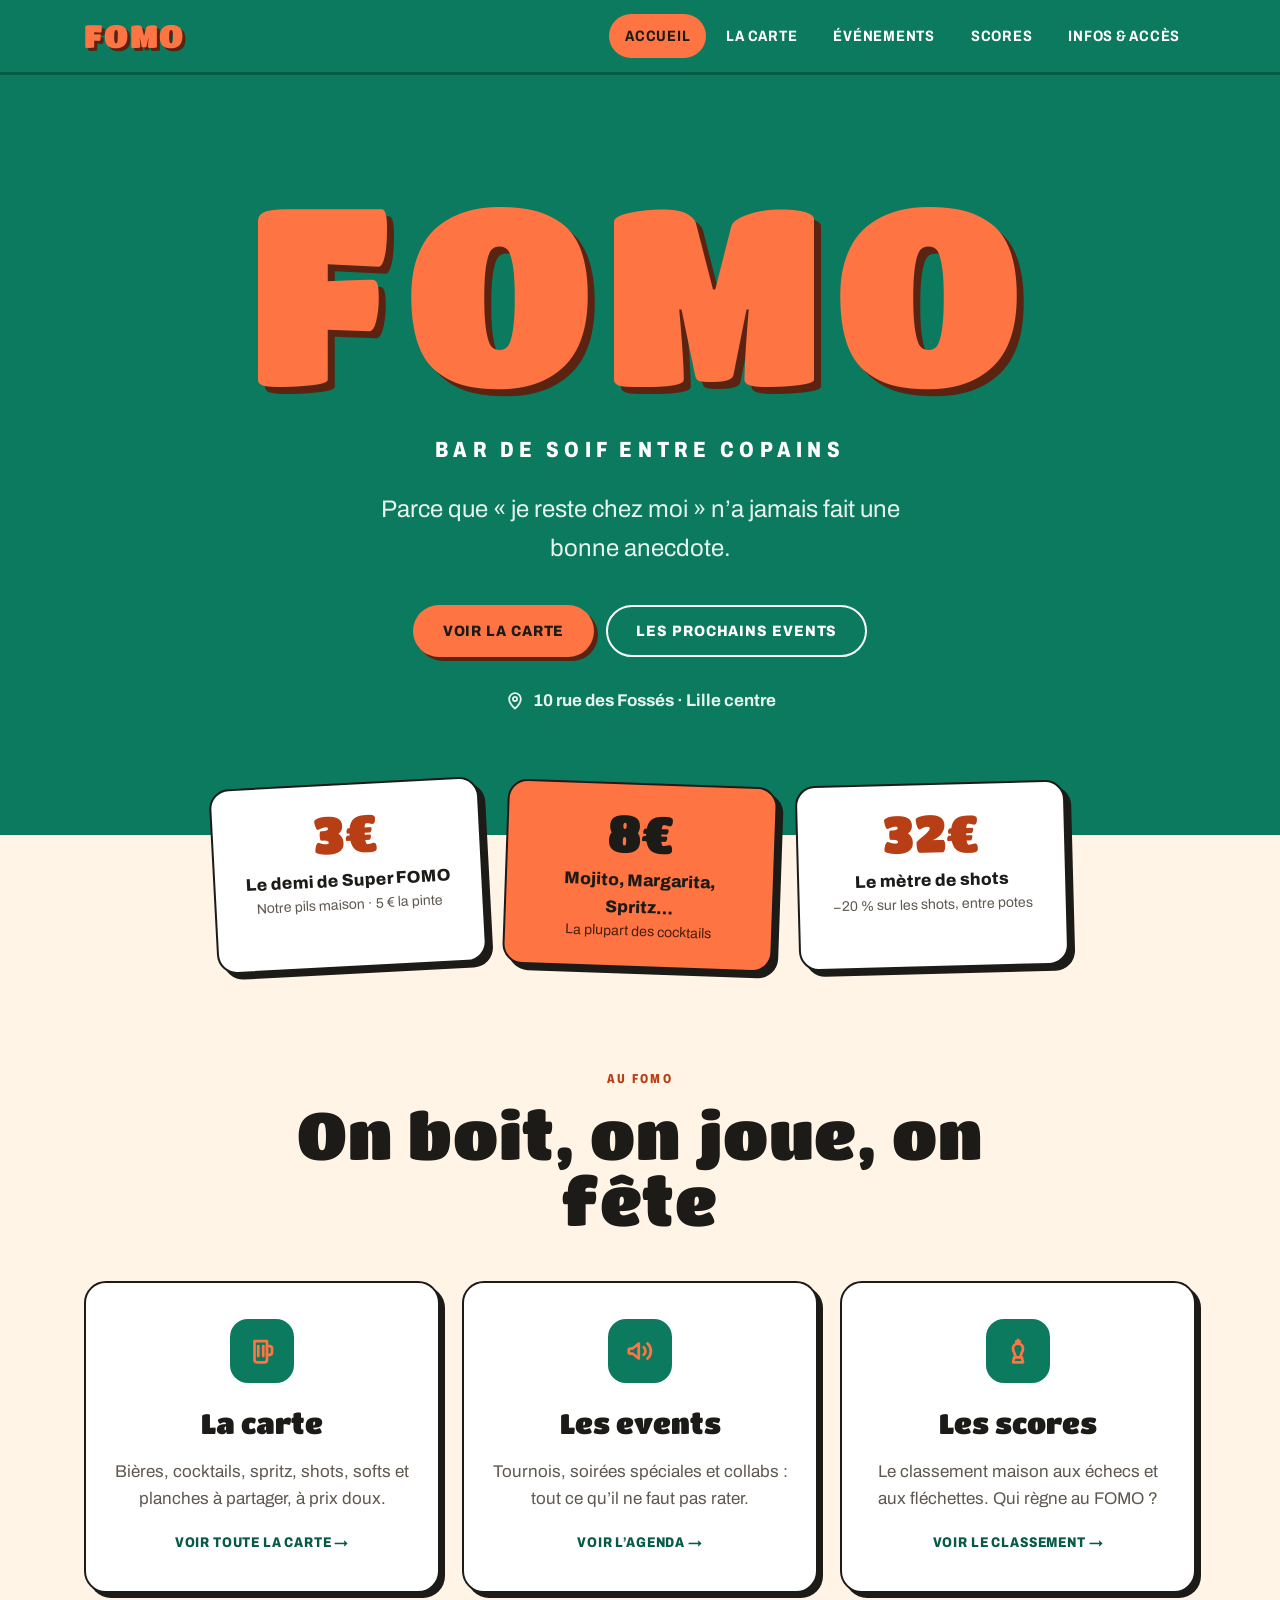
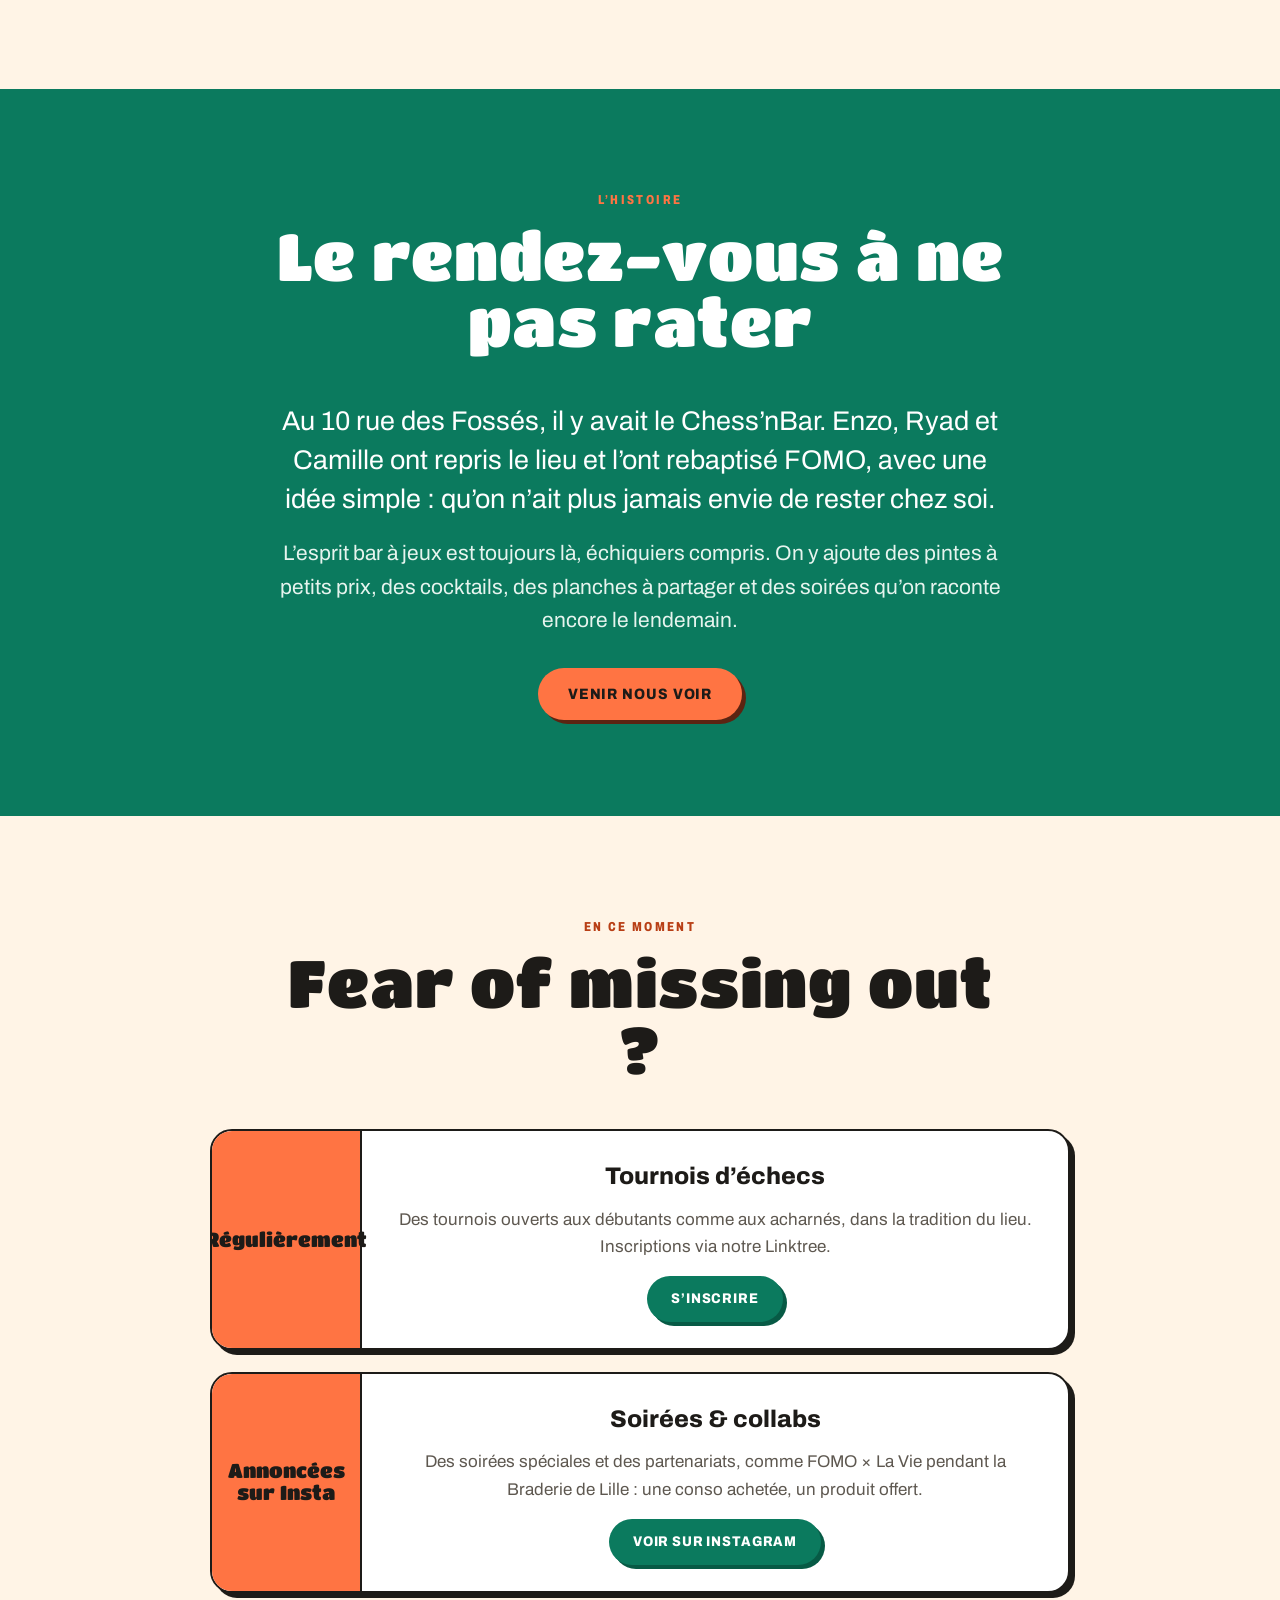
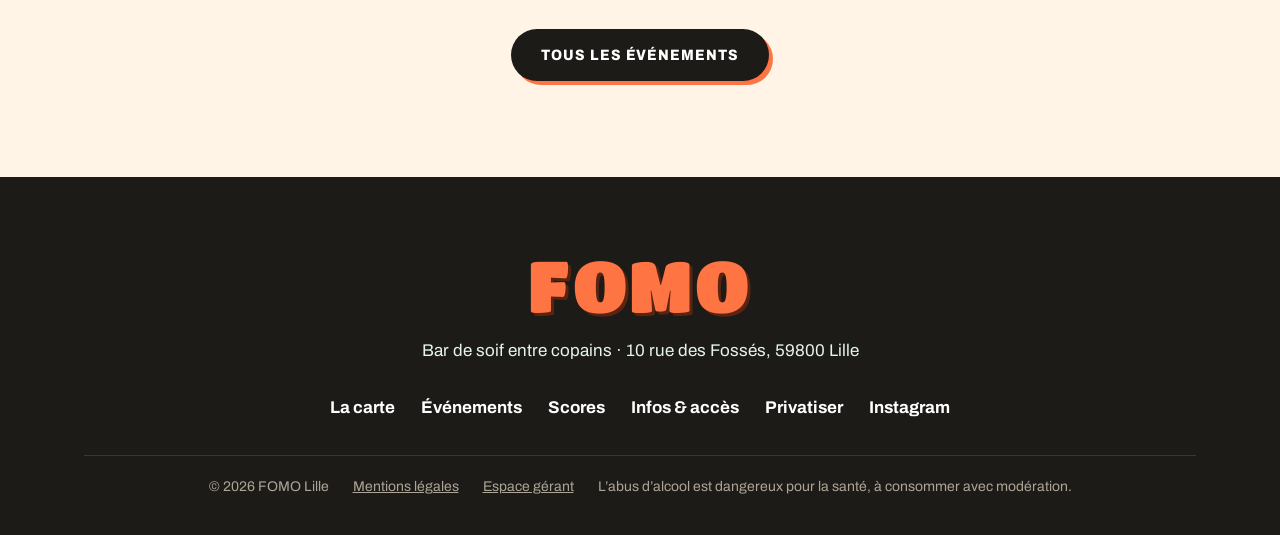
==== commit 46f5b23a: "Intro animée de la carte, menu centré, correctif du cache" ====
--- a/index.html
+++ b/index.html
@@ -6,6 +6,7 @@
 <title>FOMO — Bar de soif entre copains · Lille</title>
 <meta name="description" content="FOMO, bar de soif entre copains au 10 rue des Fossés à Lille : pintes à petits prix, cocktails, planches, échecs, fléchettes et soirées.">
 <meta name="theme-color" content="#0B7A5E">
+<script>document.documentElement.classList.add('js')</script>
 <link rel="canonical" href="https://adamselosse0.github.io/fomo-lille/">
 <meta property="og:type" content="website">
 <meta property="og:locale" content="fr_FR">
@@ -19,7 +20,7 @@
 <link rel="preconnect" href="https://fonts.gstatic.com" crossorigin>
 <link rel="preconnect" href="https://eogckjhxuxbdflkrcmev.supabase.co" crossorigin>
 <link rel="stylesheet" href="https://fonts.googleapis.com/css2?family=Titan+One&family=Archivo:wdth,wght@62..125,400..800&display=swap">
-<link rel="stylesheet" href="assets/css/site.css?v=3">
+<link rel="stylesheet" href="assets/css/site.css?v=5">
 <script type="speculationrules">{"prefetch":[{"source":"document","where":{"selector_matches":".nav-links a, .foot-nav a, .tile, .btn"},"eagerness":"moderate"}]}</script>
 <script type="application/ld+json">{"@context":"https://schema.org","@type":"BarOrPub","name":"FOMO","slogan":"Bar de soif entre copains","address":{"@type":"PostalAddress","streetAddress":"10 rue des Fossés","postalCode":"59800","addressLocality":"Lille","addressCountry":"FR"},"url":"https://adamselosse0.github.io/fomo-lille/","sameAs":["https://www.instagram.com/fomo.lille/"],"servesCuisine":"Planches apéritives","priceRange":"€"}</script>
 </head>
@@ -121,7 +122,7 @@
     </div>
   </div>
 </footer>
-<script src="assets/js/config.js?v=3"></script>
-<script src="assets/js/site.js?v=3" defer></script>
+<script src="assets/js/config.js?v=5"></script>
+<script src="assets/js/site.js?v=5" defer></script>
 </body>
 </html>
--- a/assets/css/site.css
+++ b/assets/css/site.css
@@ -111,6 +111,33 @@
 .story p{margin:0 0 18px;font-size:clamp(18px,2vw,21px);color:#E6F4EE}
 .story p.lead{font-size:clamp(21px,2.4vw,27px);color:#fff;line-height:1.45}
 
+/* ---------- Intro de la carte (au défilement) ---------- */
+.pour{position:relative;height:340vh;background:var(--teal);color:#fff}
+.pour-stage{position:sticky;top:0;height:100vh;height:100svh;display:flex;flex-direction:column;align-items:center;justify-content:center;gap:clamp(18px,3vh,36px);overflow:hidden;text-align:center;padding:96px 24px 40px}
+.pour-stage::before{content:"";position:absolute;inset:auto 0 0 0;height:40px;background-color:var(--ink);background-image:conic-gradient(var(--teal) 25%,transparent 0 50%,var(--teal) 0 75%,transparent 0);background-size:40px 40px;opacity:.25}
+.pour-lines{display:grid;place-items:center;min-height:clamp(150px,22vh,220px);width:100%}
+.pour-line{grid-area:1/1;opacity:0;transform:translateY(24px) scale(.97);transition:opacity .45s ease,transform .45s ease;pointer-events:none}
+.pour-line.on{opacity:1;transform:none}
+.pour-line .label{color:var(--coral)}
+.pour-line h1,.pour-line .display{margin:10px 0 0;font-size:clamp(46px,8.5vw,104px);color:var(--coral);text-shadow:5px 5px 0 var(--shadow)}
+.pour-line .sub{margin:12px 0 0;font-size:clamp(20px,2.6vw,30px);font-weight:800;color:#fff}
+.glass-wrap{height:clamp(220px,42vh,380px);aspect-ratio:200/320;transform:rotate(calc((1 - var(--fill,0)) * -14deg));transition:transform .1s linear}
+.glass{width:100%;height:100%;overflow:visible;filter:drop-shadow(8px 10px 0 rgba(7,90,69,.9))}
+.glass .bubbles circle{animation:bubble 2.2s linear infinite;opacity:0}
+.glass .bubbles circle:nth-child(2){animation-delay:.4s}.glass .bubbles circle:nth-child(3){animation-delay:.9s}.glass .bubbles circle:nth-child(4){animation-delay:1.3s}.glass .bubbles circle:nth-child(5){animation-delay:1.7s}.glass .bubbles circle:nth-child(6){animation-delay:.6s}
+@keyframes bubble{0%{transform:translateY(0);opacity:0}15%{opacity:1}100%{transform:translateY(-240px);opacity:0}}
+.glass .foam-top{opacity:0;transform-origin:100px 30px;transform:scale(.6);transition:opacity .3s ease,transform .3s ease}
+.pour-skip{position:relative;z-index:2;display:inline-flex;align-items:center;gap:8px;min-height:44px;padding:0 18px;border-radius:999px;border:2px solid rgba(255,255,255,.7);text-decoration:none;font-weight:800;font-stretch:85%;letter-spacing:.06em;text-transform:uppercase;font-size:14px}
+.pour-skip:hover{background:var(--teal-deep)}
+.pour-bar{position:absolute;left:50%;bottom:58px;transform:translateX(-50%);width:120px;height:6px;border-radius:3px;background:rgba(255,255,255,.2);overflow:hidden}
+.pour-bar span{display:block;height:100%;width:calc(var(--p,0) * 100%);background:var(--coral)}
+@media (max-height:620px){.pour-stage{padding-top:84px}.glass-wrap{height:34vh}}
+@media (prefers-reduced-motion:reduce){
+  .pour{height:auto}.pour-stage{position:relative;height:auto;padding:96px 24px 72px}
+  .pour-line{display:none}.pour-line:first-child{display:block;opacity:1;transform:none}
+  .glass-wrap{transform:none}.glass .foam-top{opacity:1;transform:none}.pour-bar,.pour-skip{display:none}
+}
+
 /* ---------- Carte ---------- */
 .chips{position:sticky;top:75px;z-index:40;background:var(--cream);border-bottom:2px solid var(--line)}
 .chips-inner{display:flex;gap:8px;justify-content:center;flex-wrap:wrap;padding:14px 0}
@@ -121,19 +148,19 @@
 .family h2{margin:0 0 32px;text-align:center;font-size:clamp(38px,5vw,58px)}
 .menu-grid{display:grid;grid-template-columns:repeat(2,minmax(0,1fr));gap:24px;align-items:start}
 @media (max-width:820px){.menu-grid{grid-template-columns:1fr}}
-.menu-card{padding:28px clamp(18px,3vw,32px)}
+.menu-card{padding:28px clamp(18px,3vw,36px)}
 .menu-card h3{margin:0 0 4px;padding:10px 0;border-top:2px solid var(--teal);border-bottom:2px solid var(--teal);color:var(--teal);text-align:center;font-stretch:75%;font-weight:800;letter-spacing:.22em;text-transform:uppercase;font-size:17px}
-.mcols{display:flex;justify-content:flex-end;font-weight:800;font-stretch:80%;font-size:13px;color:var(--muted);padding:8px 0 0}
-.mcols span{width:72px;text-align:right}
-.mrow{display:flex;align-items:baseline;gap:10px;padding:11px 0;border-bottom:1px dashed var(--line)}
+.mrow{display:flex;flex-direction:column;align-items:center;text-align:center;gap:2px;padding:14px 0;border-bottom:1px dashed var(--line)}
 .mrow:last-child{border-bottom:0}
-.mrow .n{flex:1;min-width:0;font-weight:700;font-stretch:90%}
-.mrow .n small{display:block;font-weight:500;color:var(--muted);font-size:14px;font-stretch:100%}
+.mrow .n{font-weight:800;font-size:18px;font-stretch:92%;line-height:1.25}
 .mrow.hl .n{color:var(--coral-ink)}
-.mrow .v{font-size:13px;color:var(--muted);white-space:nowrap}
-.mrow .p{width:72px;text-align:right;font-weight:800;color:var(--teal-deep);white-space:nowrap}
-.mrow.off{opacity:.45}
-.mrow.off .p::after{content:" · épuisé";font-weight:600;font-size:12px;color:var(--muted)}
+.mrow.hl .n::after{content:" ★";font-size:.8em}
+.mrow .d{font-size:14px;color:var(--muted)}
+.mrow .ps{display:flex;flex-wrap:wrap;justify-content:center;gap:6px 16px;margin-top:4px}
+.mrow .p{font-weight:800;color:var(--teal-deep);font-size:17px;white-space:nowrap}
+.mrow .p em{font-style:normal;font-weight:600;font-size:13px;color:var(--muted);margin-right:6px}
+.mrow .out{font-size:12px;font-weight:800;text-transform:uppercase;letter-spacing:.08em;color:#fff;background:var(--muted);border-radius:999px;padding:2px 10px;align-self:center}
+.mrow.off .n,.mrow.off .p{opacity:.5;text-decoration:line-through}
 .menu-note{margin:14px 0 0;font-size:14px;color:var(--muted);text-align:center}
 .menu-tip{max-width:46rem;margin:56px auto 0;padding:22px 26px;border-radius:18px;background:var(--teal);color:#fff;text-align:center;font-weight:800;font-stretch:88%;letter-spacing:.04em;text-transform:uppercase}
 .legal-line{margin:28px 0 0;text-align:center;font-size:14px;color:var(--muted)}
@@ -145,12 +172,12 @@
 .ev .date .d{font-family:var(--font-display);font-size:52px;line-height:1}
 .ev .date .m{font-weight:800;text-transform:uppercase;letter-spacing:.1em;font-size:14px;font-stretch:85%}
 .ev .date .r{font-family:var(--font-display);font-size:20px;line-height:1.1}
-.ev .body{padding:26px 30px;display:flex;flex-direction:column;gap:10px;align-items:flex-start}
+.ev .body{padding:26px 30px;display:flex;flex-direction:column;gap:10px;align-items:center;justify-content:center;text-align:center}
 .ev h3{margin:0;font-size:24px;font-weight:800}
 .ev .meta{font-weight:700;color:var(--teal-deep);font-size:15px}
 .ev p{margin:0;color:var(--muted)}
 .ev .btn{min-height:46px;padding:0 22px;font-size:14px;margin-top:6px}
-@media (max-width:640px){.ev{grid-template-columns:1fr}.ev .date{border-right:0;border-bottom:2px solid var(--ink);flex-direction:row;gap:10px;padding:16px}.ev .date .d{font-size:36px}.ev .body{align-items:center;text-align:center}}
+@media (max-width:640px){.ev{grid-template-columns:1fr}.ev .date{border-right:0;border-bottom:2px solid var(--ink);flex-direction:row;gap:10px;padding:16px}.ev .date .d{font-size:36px}}
 .empty{text-align:center;color:var(--muted);padding:40px 20px}
 
 /* ---------- Scores ---------- */
@@ -216,8 +243,8 @@
 @keyframes sk{to{background-position:-200% 0}}
 
 /* ---------- Apparition ---------- */
-.reveal{opacity:0;transform:translateY(16px);transition:opacity .5s ease,transform .5s ease}
-.reveal.in{opacity:1;transform:none}
+.js .reveal{opacity:0;transform:translateY(16px);transition:opacity .5s ease,transform .5s ease}
+.js .reveal.in{opacity:1;transform:none}
 
 /* ---------- Transitions entre pages ---------- */
 @view-transition{navigation:auto}
